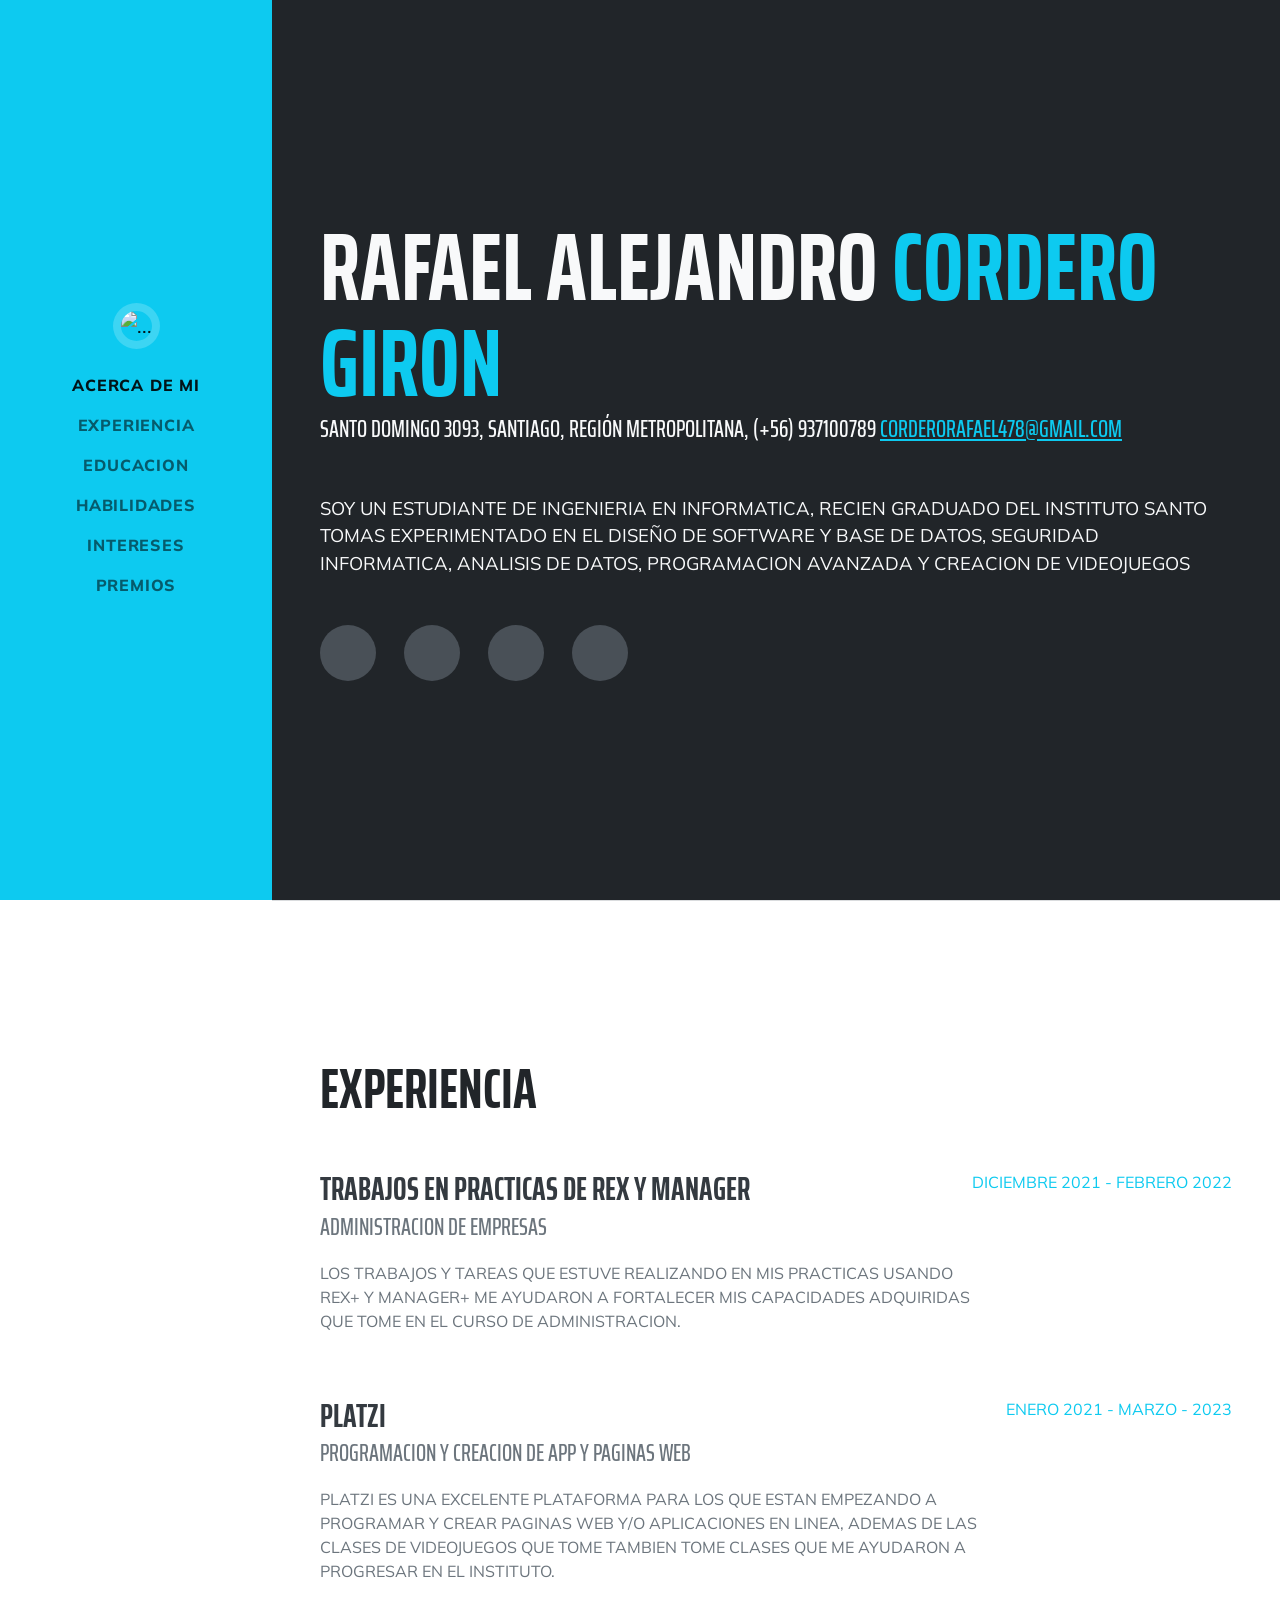
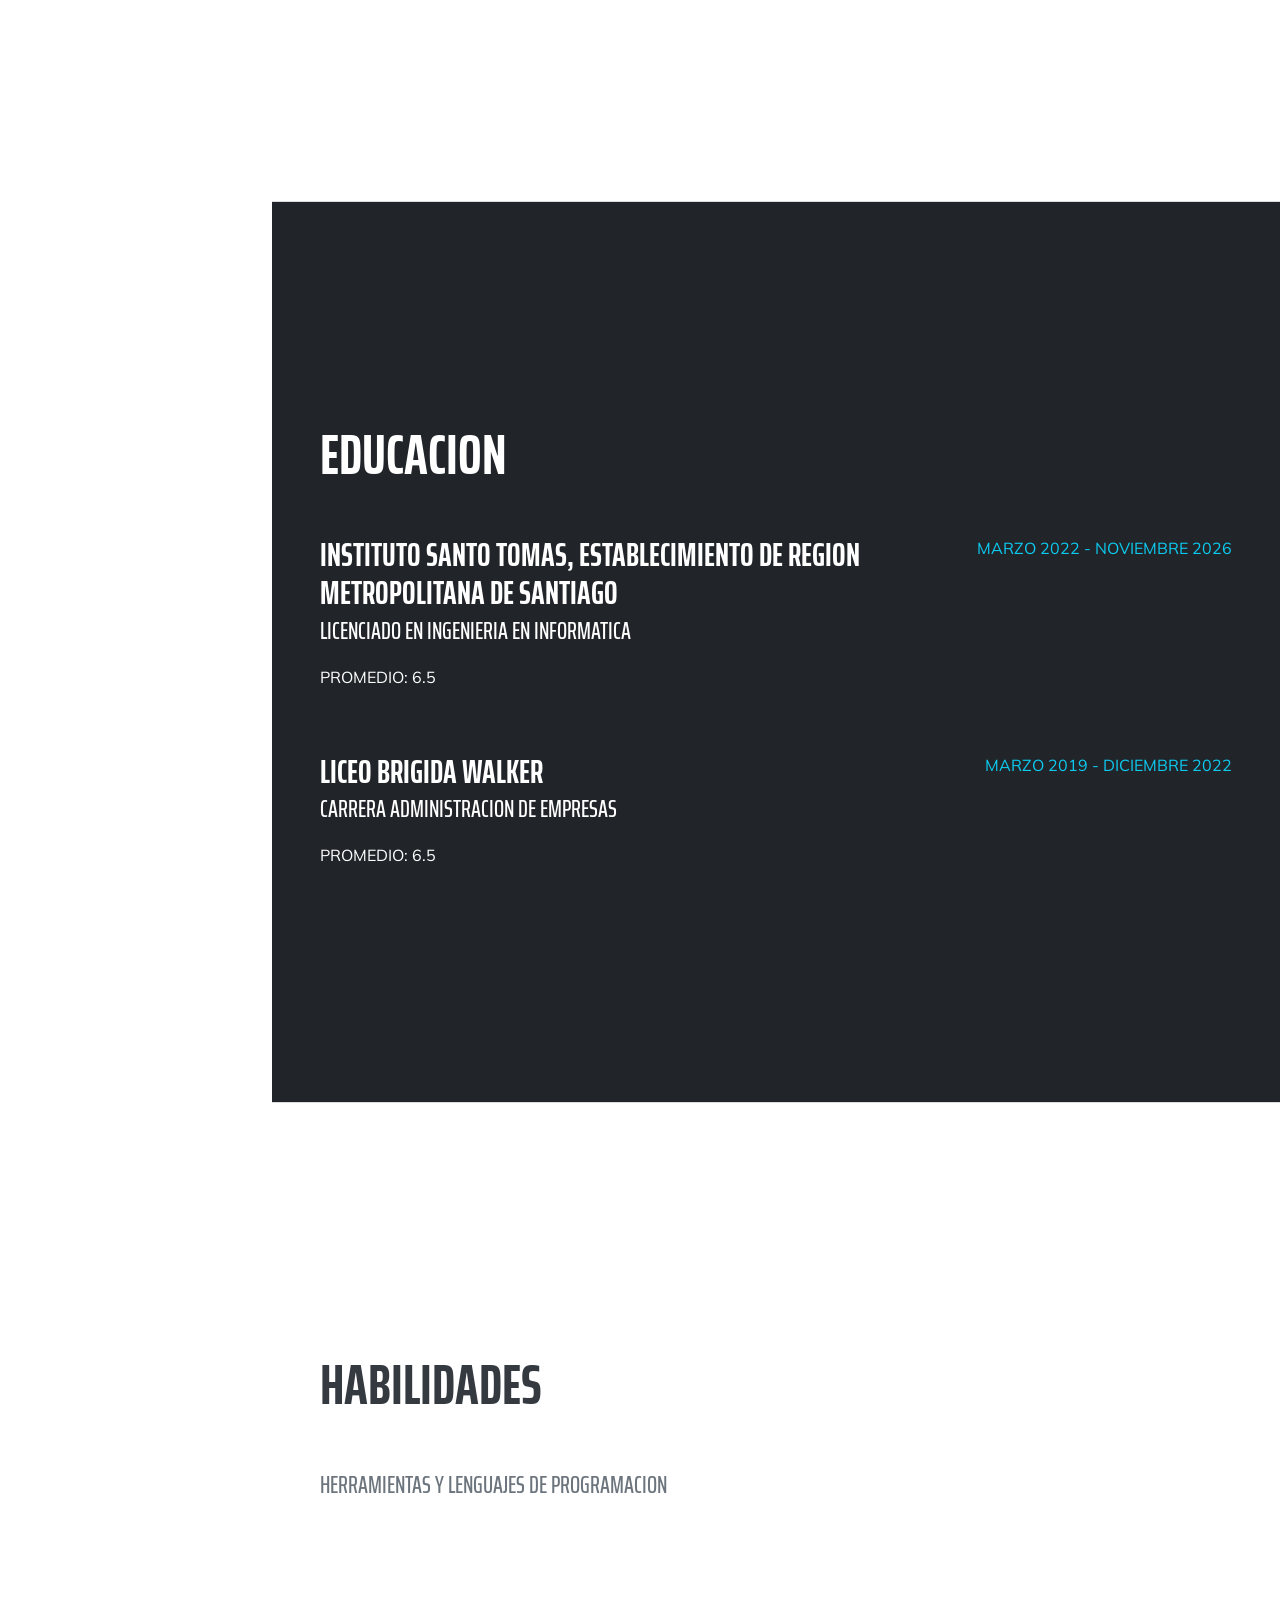
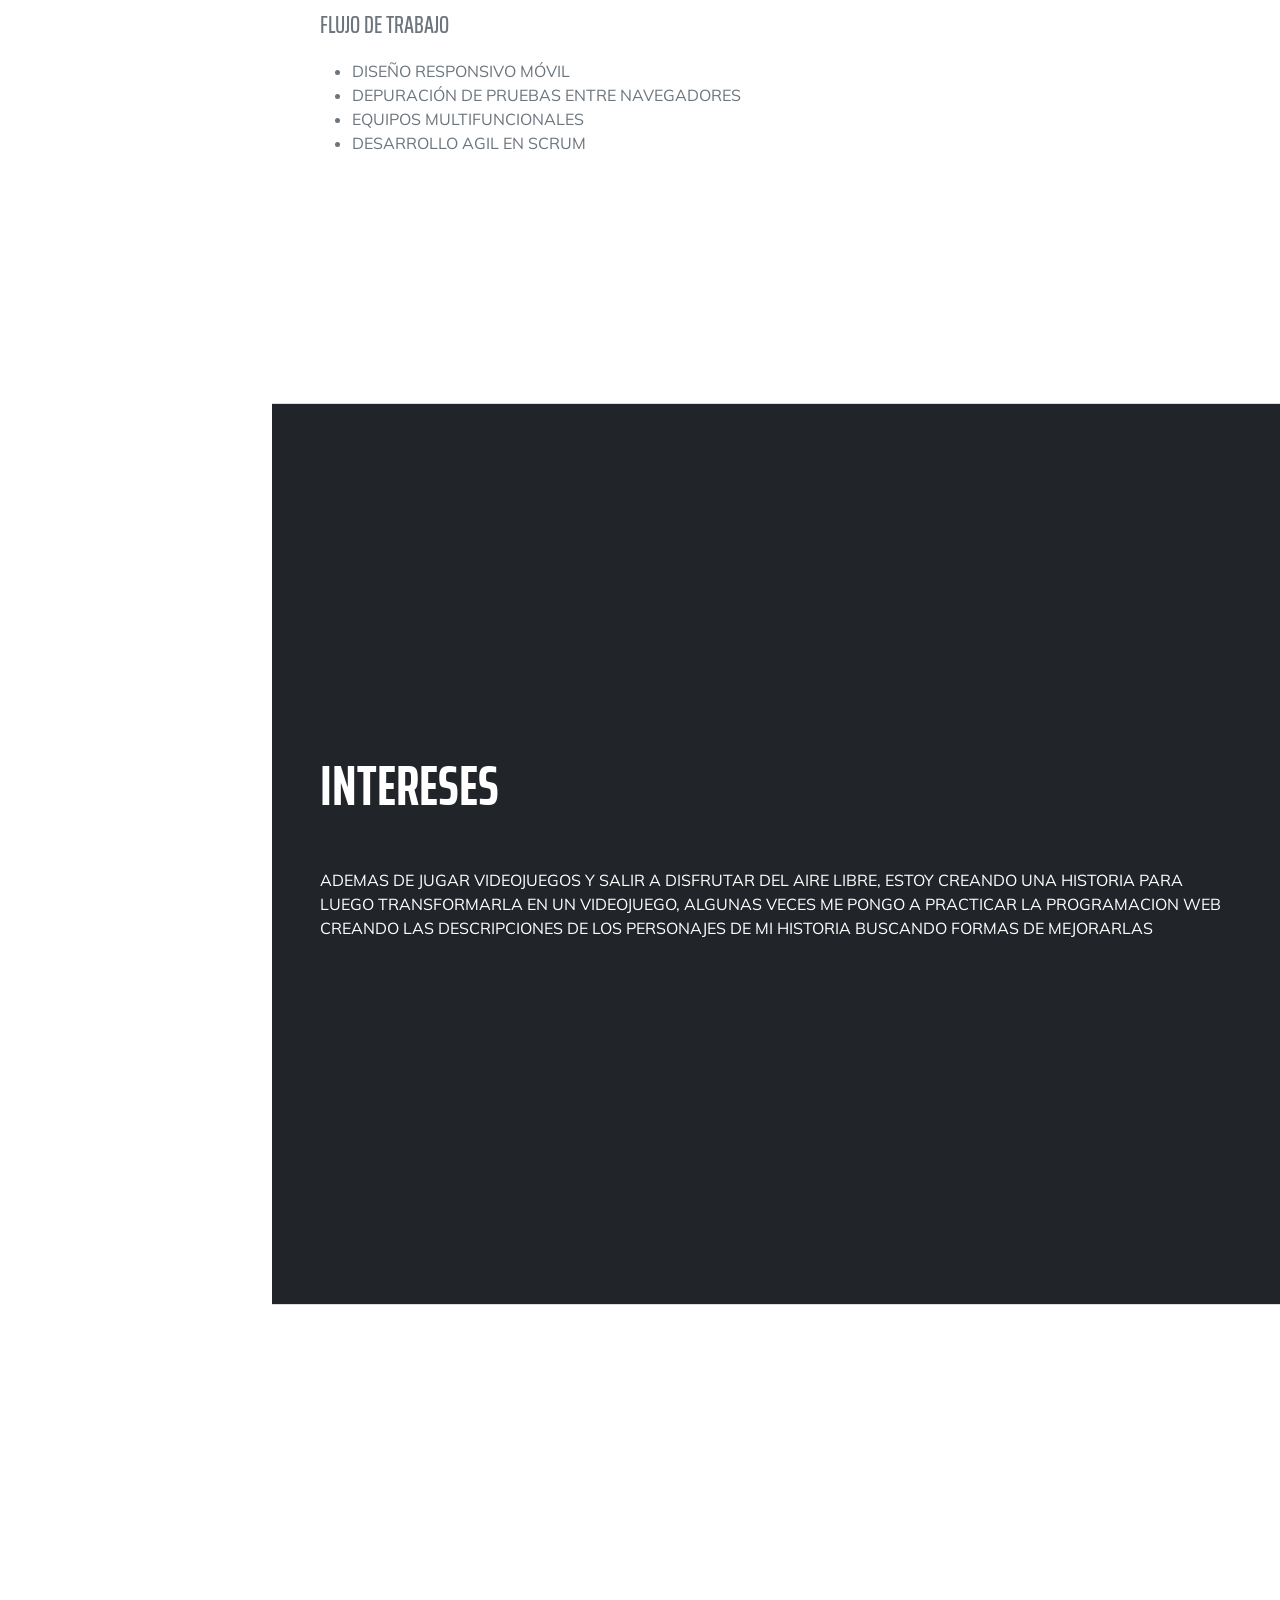
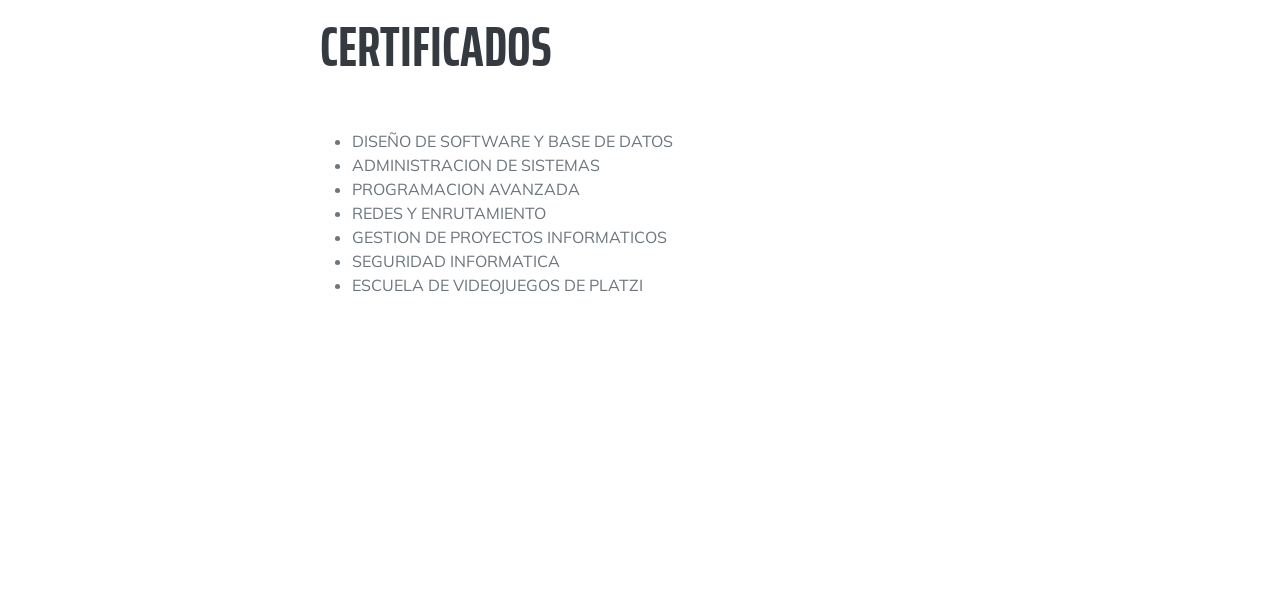
==== index.html @ 4db30661 "Modificacion" ====
<!DOCTYPE html>
<html lang="es">

<head>
  <meta charset="utf-8">
  <meta name="viewport" content="width=device-width, initial-scale=1, shrink-to-fit=no">
  <meta name="description" content="">
  <meta name="author" content="">
  <title>CURRICULUM DE TRABAJO</title>
  <link rel="icon" type="image/x-icon" href="assets/img/yoshi.ico">
  <!-- Font Awesome icons (free version)-->
  <script src="https://use.fontawesome.com/releases/v6.3.0/js/all.js" crossorigin="anonymous"></script>
  <!-- Google fonts-->
  <link href="https://fonts.googleapis.com/css?family=Saira+Extra+Condensed:500,700" rel="stylesheet" type="text/css">
  <link href="https://fonts.googleapis.com/css?family=Muli:400,400i,800,800i" rel="stylesheet" type="text/css">
  <!-- Core theme CSS (includes Bootstrap)-->
  <link href="css/styles.css" rel="stylesheet">
</head>

<body id="page-top" class="text-uppercase">
  <!-- Navigation-->
  <nav class="navbar navbar-expand-lg fixed-top navbar-light bg-info" id="sideNav">
    <a class="navbar-brand js-scroll-trigger" href="#page-top">
      <span class="d-block d-lg-none">RAFAEL ALEJANDRO CORDERO GIRON</span>
      <span class="d-none d-lg-block"><img class="img-fluid img-profile rounded-circle mx-auto mb-2" src="https://i.imgur.com/20D8UC5.jpg" alt="..."></span>
    </a>
    <button class="navbar-toggler" type="button" data-bs-toggle="collapse" data-bs-target="#navbarResponsive" aria-controls="navbarResponsive" aria-expanded="false" aria-label="Toggle navigation"><span class="navbar-toggler-icon"></span></button>
    <div class="collapse navbar-collapse" id="navbarResponsive">
      <ul class="navbar-nav">
        <li class="nav-item"><a class="nav-link js-scroll-trigger" href="#about">Acerca de Mi</a></li>
        <li class="nav-item"><a class="nav-link js-scroll-trigger" href="#experience">Experiencia</a></li>
        <li class="nav-item"><a class="nav-link js-scroll-trigger" href="#education">Educacion</a></li>
        <li class="nav-item"><a class="nav-link js-scroll-trigger" href="#skills">Habilidades</a></li>
        <li class="nav-item"><a class="nav-link js-scroll-trigger" href="#interests">Intereses</a></li>
        <li class="nav-item"><a class="nav-link js-scroll-trigger" href="#awards">Premios</a></li>
      </ul>
    </div>
  </nav>
  <!-- Page Content-->
  <div class="container-fluid p-0">
    <!-- About-->
    <section class="resume-section bg-dark" id="about">
      <div class="resume-section-content">
        <h1 class="mb-0 text-light"> RAFAEL ALEJANDRO <span class="text-info">CORDERO GIRON</span>
        </h1>
        <div class="subheading mb-5 text-light"> Santo Domingo 3093, Santiago, Región Metropolitana, (+56) 937100789 <a href="mailto:name@email.com" class="text-info">corderorafael478@gmail.com</a>
        </div>
        <p class="lead mb-5 text-light">Soy un Estudiante de Ingenieria en Informatica, recien graduado del Instituto Santo Tomas experimentado en el Diseño de Software y Base de Datos, Seguridad Informatica, Analisis de Datos, Programacion Avanzada y Creacion de Videojuegos</p>
        <div class="social-icons">
          <a class="social-icon" href="https://www.linkedin.com/in/rafael-cordero-0ab50b22a/"><i class="fab fa-linkedin-in"></i></a>
          <a class="social-icon" href="#!"><i class="fab fa-github"></i></a>
          <a class="social-icon" href="https://twitter.com/RafaelC61057208"><i class="fab fa-twitter"></i></a>
          <a class="social-icon" href="https://www.facebook.com/rafaelalejandro.corderogiron"><i class="fab fa-facebook-f"></i></a>
        </div>
      </div>
    </section>
    <hr class="m-0">
    <!-- Experience-->
    <section class="resume-section" id="experience">
      <div class="resume-section-content">
        <h2 class="mb-5 text-dark">Experiencia</h2>
        <div class="d-flex flex-column flex-md-row justify-content-between mb-5">
          <div class="flex-grow-1">
            <h3 class="mb-0">Trabajos en practicas de rex y manager</h3>
            <div class="subheading mb-3">Administracion de Empresas</div>
            <p>Los Trabajos y tareas que estuve realizando en mis practicas usando Rex+ y Manager+ me ayudaron a fortalecer mis capacidades adquiridas que tome en el curso de Administracion.</p>
          </div>
          <div class="flex-shrink-0"><span class="text-info">Diciembre 2021 - Febrero 2022</span></div>
        </div>
        <div class="d-flex flex-column flex-md-row justify-content-between mb-5">
          <div class="flex-grow-1">
            <h3 class="mb-0">Platzi</h3>
            <div class="subheading mb-3">Programacion y Creacion de APP y Paginas Web</div>
            <p>Platzi es una excelente plataforma para los que estan empezando a Programar y crear paginas web y/o aplicaciones en linea, ademas de las Clases de videojuegos que tome tambien tome clases que me ayudaron a progresar en el Instituto.</p>
          </div>
          <div class="flex-shrink-0"><span class="text-info">Enero 2021 - Marzo - 2023</span></div>
        </div>
      </div>
    </section>
    <hr class="m-0">
    <!-- Education-->
    <section class="resume-section bg-dark" id="education">
      <div class="resume-section-content">
        <h2 class="mb-5 text-white">Educacion</h2>
        <div class="d-flex flex-column flex-md-row justify-content-between mb-5">
          <div class="flex-grow-1">
            <h3 class="mb-0 text-white">Instituto Santo Tomas, Establecimiento de Region Metropolitana de Santiago</h3>
            <div class="subheading mb-3 text-white">Licenciado en Ingenieria en Informatica</div>
            <p class="text-white">Promedio: 6.5</p>
          </div>
          <div class="flex-shrink-0"><span class="text-info">Marzo 2022 - Noviembre 2026</span></div>
        </div>
        <div class="d-flex flex-column flex-md-row justify-content-between">
          <div class="flex-grow-1">
            <h3 class="mb-0 text-white">Liceo Brigida Walker</h3>
            <div class="subheading mb-3 text-white">Carrera Administracion de Empresas</div>
            <p class="text-white">Promedio: 6.5</p>
          </div>
          <div class="flex-shrink-0"><span class="text-info">Marzo 2019 - Diciembre 2022</span></div>
        </div>
      </div>
    </section>
    <hr class="m-0">
    <!-- Skills-->
    <section class="resume-section" id="skills">
      <div class="resume-section-content">
        <h2 class="mb-5">Habilidades</h2>
        <div class="subheading mb-3">Herramientas y Lenguajes de Programacion</div>
        <ul class="list-inline dev-icons">
          <li class="list-inline-item"><i class="fab fa-html5"></i></li>
          <li class="list-inline-item"><i class="fab fa-css3-alt"></i></li>
          <li class="list-inline-item"><i class="fab fa-js-square"></i></li>
          <li class="list-inline-item"><i class="fab fa-angular"></i></li>
          <li class="list-inline-item"><i class="fab fa-react"></i></li>
          <li class="list-inline-item"><i class="fab fa-node-js"></i></li>
        </ul>
        <div class="subheading mb-3">Flujo de Trabajo</div>
        <ul class="fa-ul mb-0">
          <li>
            <span class="fa-li"><i class="fas fa-check"></i></span> Diseño Responsivo Móvil </li>
          <li>
            <span class="fa-li"><i class="fas fa-check"></i></span> Depuración de Pruebas entre Navegadores </li>
          <li>
            <span class="fa-li"><i class="fas fa-check"></i></span> Equipos Multifuncionales </li>
          <li>
            <span class="fa-li"><i class="fas fa-check"></i></span> Desarrollo Agil en Scrum </li>
        </ul>
      </div>
    </section>
    <hr class="m-0">
    <!-- Interests-->
    <section class="resume-section bg-dark" id="interests">
      <div class="resume-section-content">
        <h2 class="mb-5 text-white">Intereses</h2>
        <p class="text-white">Ademas de jugar videojuegos y salir a disfrutar del aire libre, estoy creando una historia para luego transformarla en un Videojuego, algunas veces me pongo a practicar la programacion web creando las descripciones de los personajes de mi historia buscando formas de mejorarlas</p>
      </div>
    </section>
    <hr class="m-0">
    <!-- Awards-->
    <section class="resume-section" id="awards">
      <div class="resume-section-content">
        <h2 class="mb-5">Certificados</h2>
        <ul class="fa-ul mb-0">
          <li>
            <span class="fa-li"><i class="fas fa-trophy text-warning"></i></span> Diseño de Software y Base de Datos </li>
          <li>
            <span class="fa-li"><i class="fas fa-trophy text-warning"></i></span> Administracion de Sistemas </li>
          <li>
            <span class="fa-li"><i class="fas fa-trophy text-warning"></i></span> Programacion Avanzada </li>
          <li>
            <span class="fa-li"><i class="fas fa-trophy text-warning"></i></span> Redes y Enrutamiento </li>
          <li>
            <span class="fa-li"><i class="fas fa-trophy text-warning"></i></span> Gestion de Proyectos Informaticos </li>
          <li>
            <span class="fa-li"><i class="fas fa-trophy text-warning"></i></span> Seguridad Informatica </li>
          <li>
            <span class="fa-li"><i class="fas fa-trophy text-warning"></i></span> Escuela de videojuegos de Platzi </li>
        </ul>
      </div>
    </section>
  </div>
  <!-- Bootstrap core JS-->
  <script src="https://cdn.jsdelivr.net/npm/bootstrap@5.2.3/dist/js/bootstrap.bundle.min.js"></script>
  <!-- Core theme JS-->
  <script src="js/scripts.js"></script>
</body>

</html>
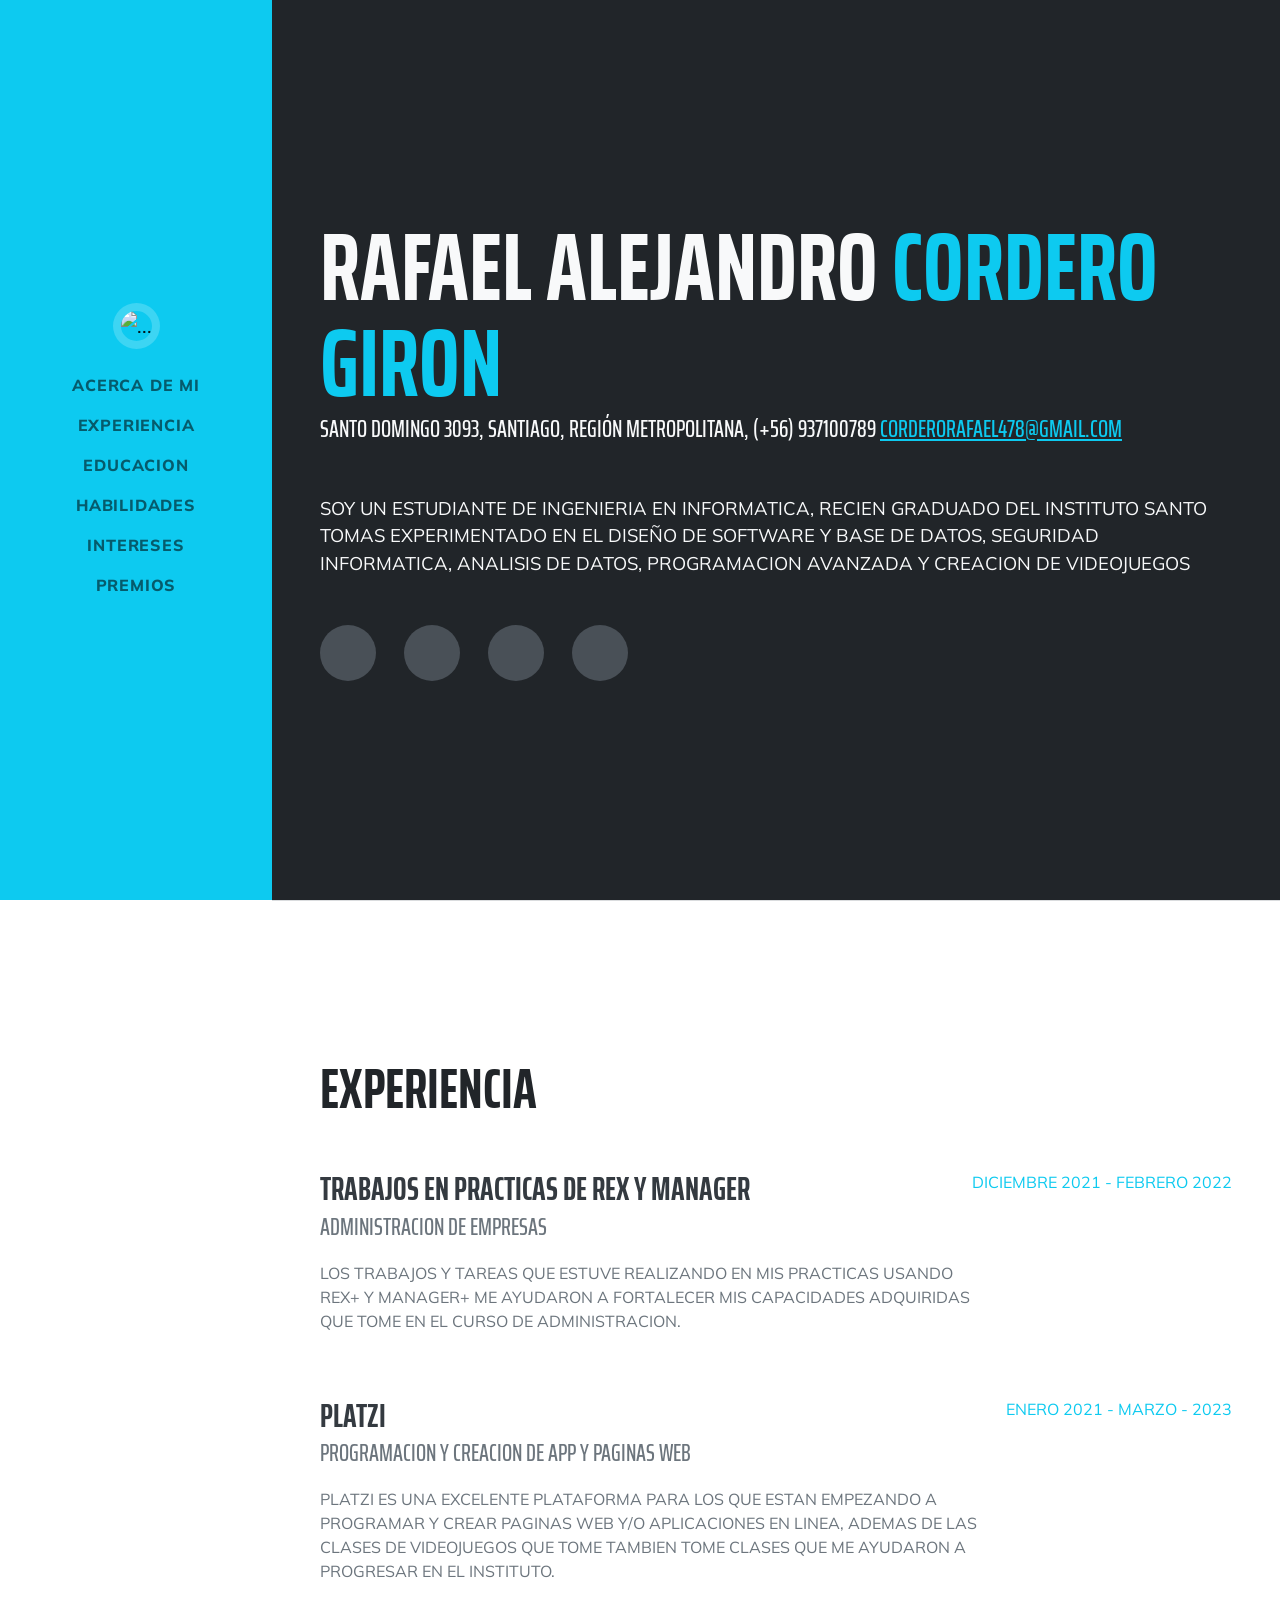
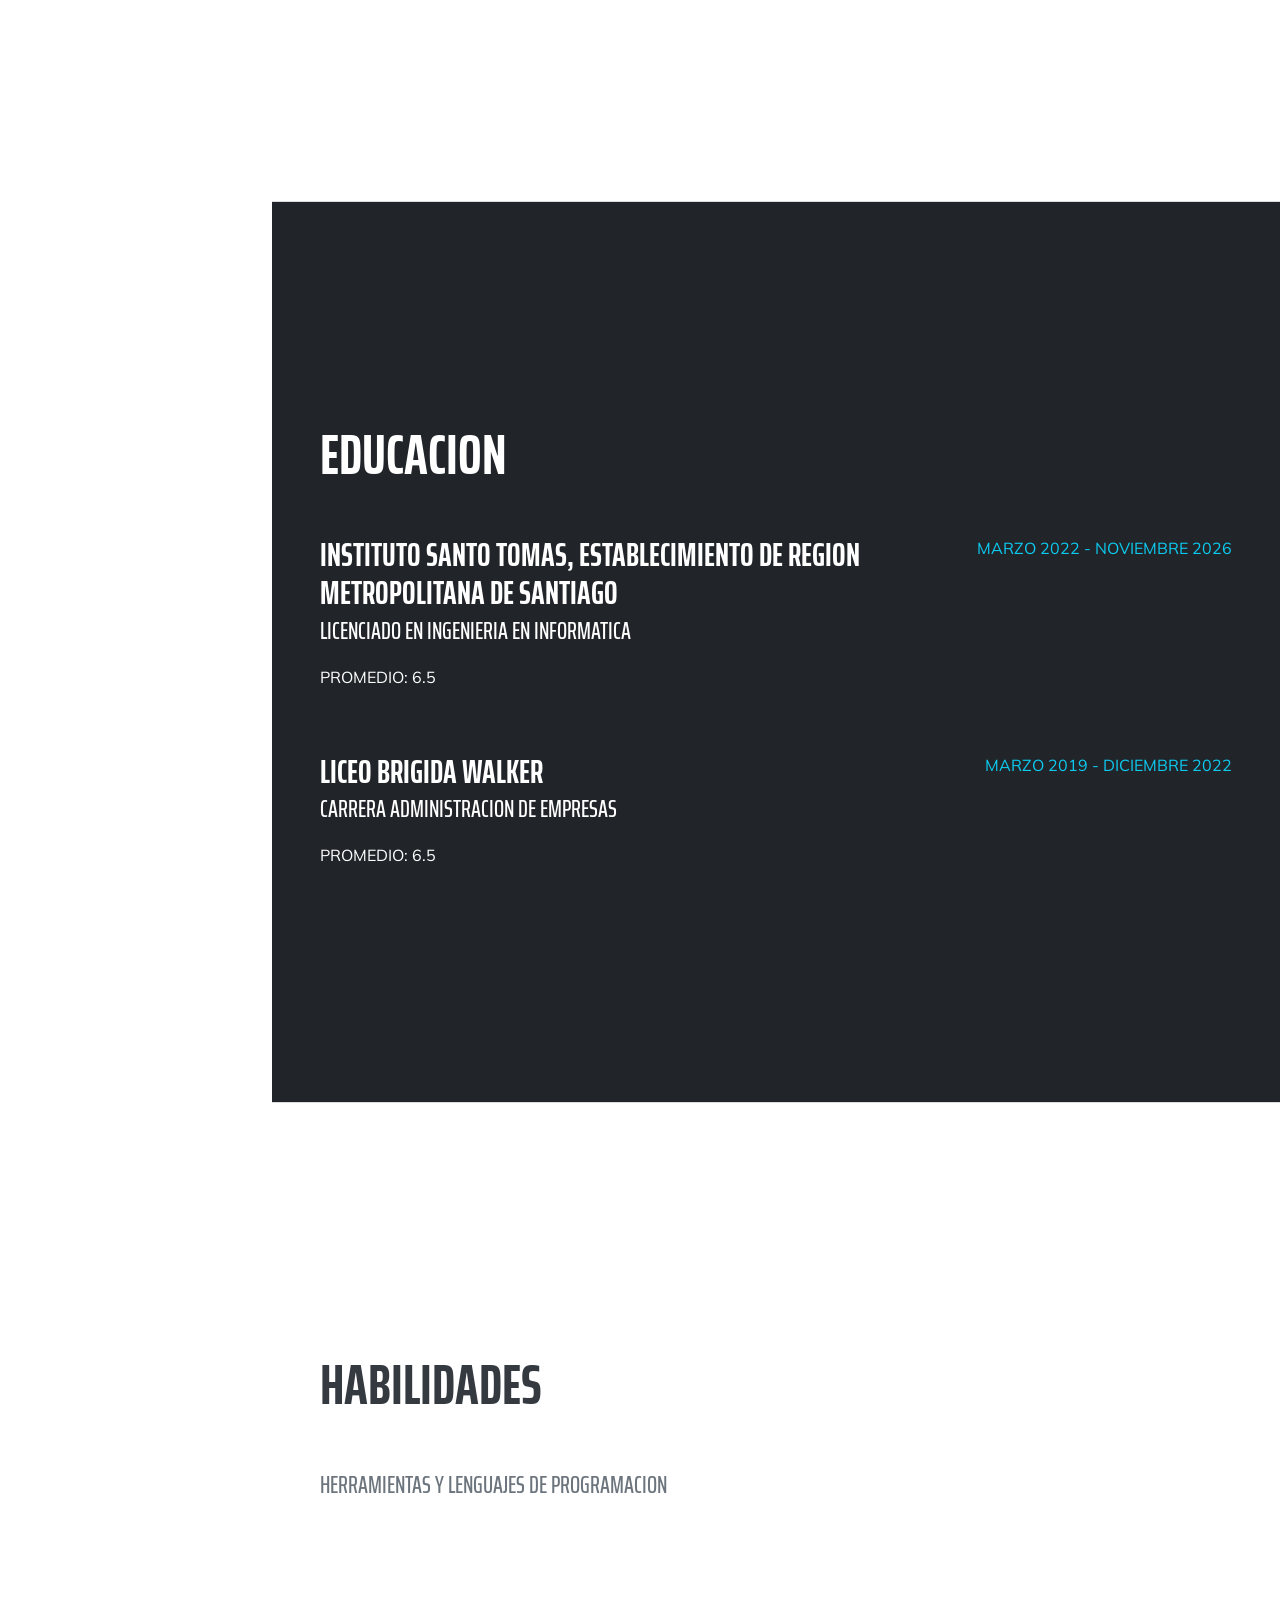
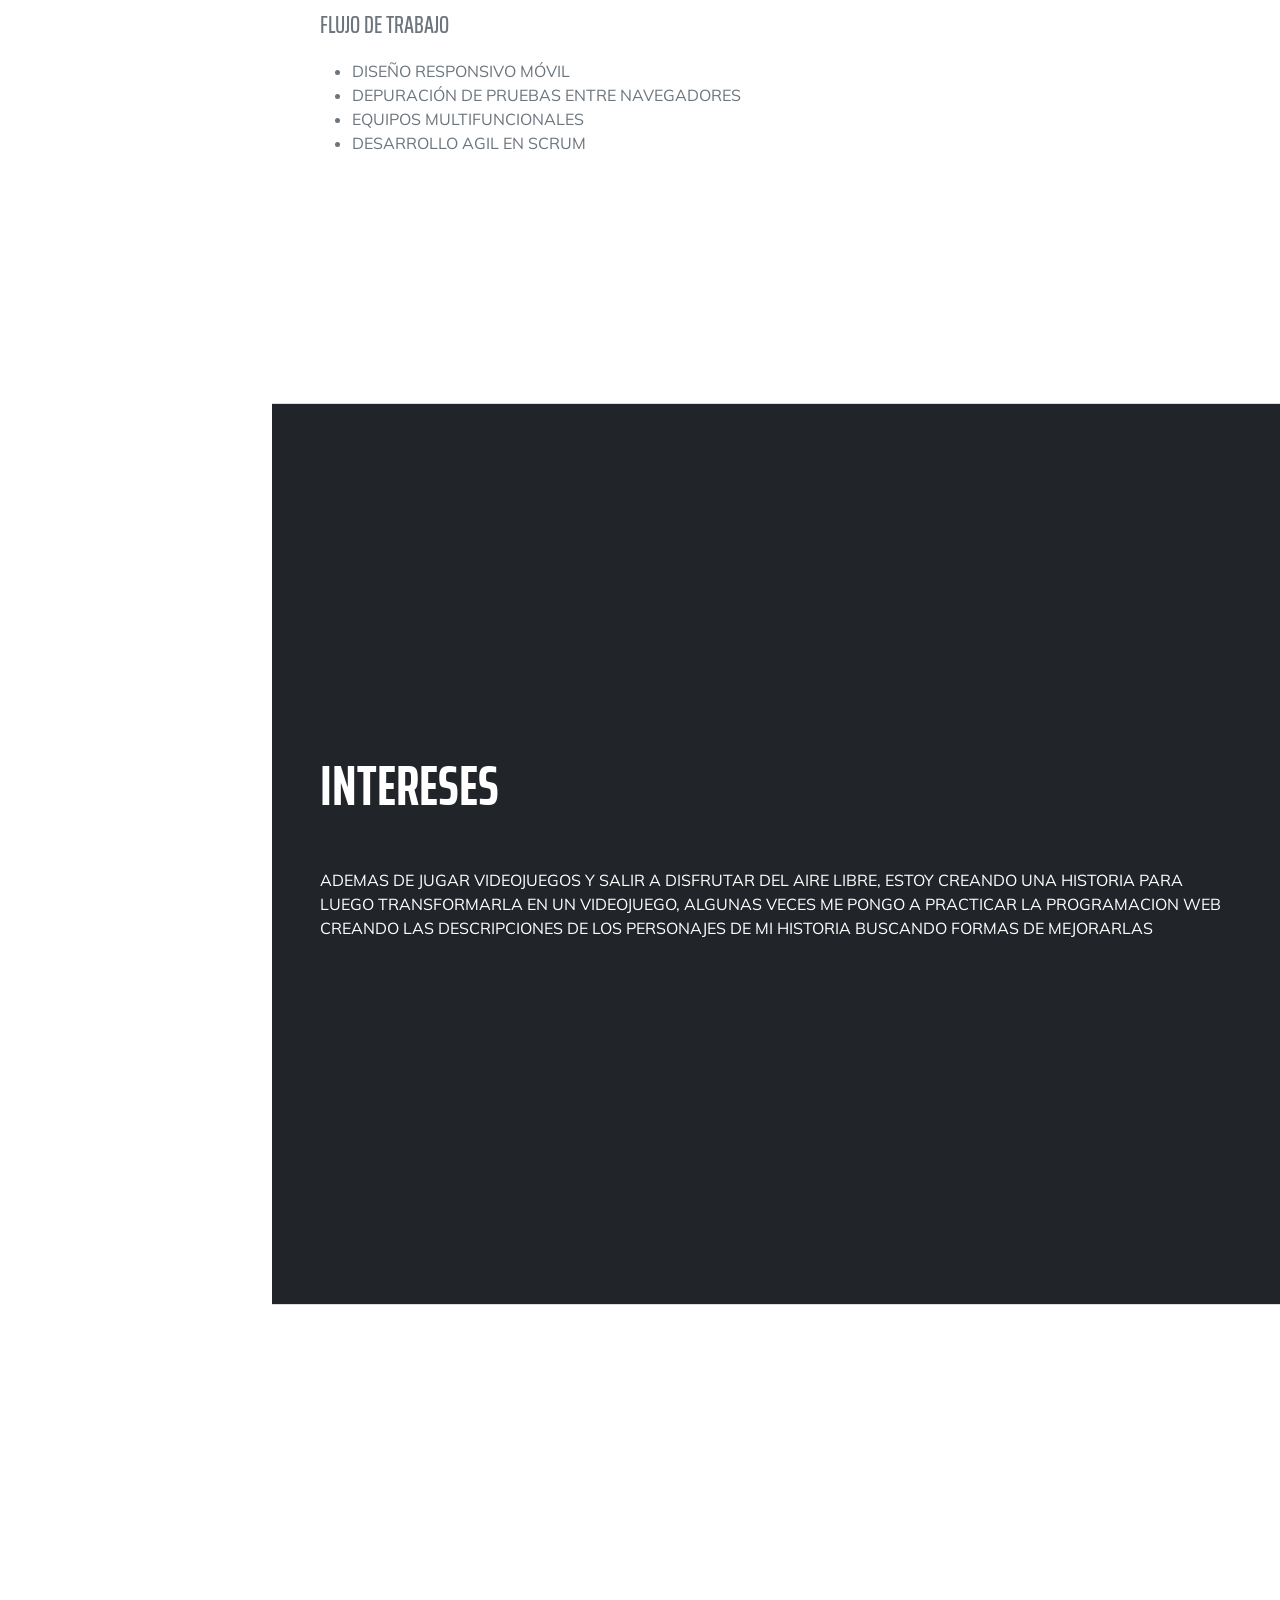
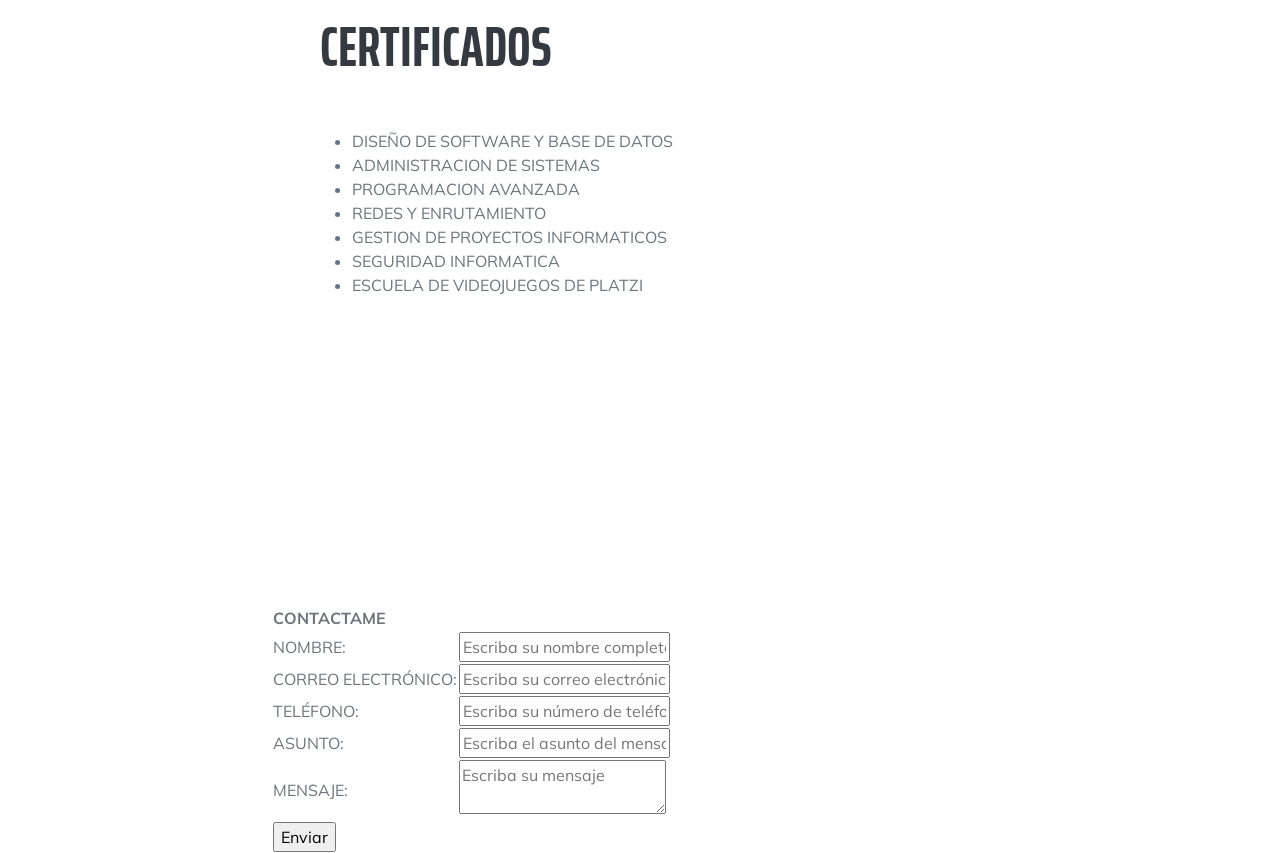
==== commit 53de1328: "Update index.html" ====
--- a/index.html
+++ b/index.html
@@ -18,7 +18,6 @@
 </head>
 
 <body id="page-top" class="text-uppercase">
-  <!-- Navigation-->
   <nav class="navbar navbar-expand-lg fixed-top navbar-light bg-info" id="sideNav">
     <a class="navbar-brand js-scroll-trigger" href="#page-top">
       <span class="d-block d-lg-none">RAFAEL ALEJANDRO CORDERO GIRON</span>
@@ -36,9 +35,7 @@
       </ul>
     </div>
   </nav>
-  <!-- Page Content-->
   <div class="container-fluid p-0">
-    <!-- About-->
     <section class="resume-section bg-dark" id="about">
       <div class="resume-section-content">
         <h1 class="mb-0 text-light"> RAFAEL ALEJANDRO <span class="text-info">CORDERO GIRON</span>
@@ -55,7 +52,6 @@
       </div>
     </section>
     <hr class="m-0">
-    <!-- Experience-->
     <section class="resume-section" id="experience">
       <div class="resume-section-content">
         <h2 class="mb-5 text-dark">Experiencia</h2>
@@ -78,7 +74,6 @@
       </div>
     </section>
     <hr class="m-0">
-    <!-- Education-->
     <section class="resume-section bg-dark" id="education">
       <div class="resume-section-content">
         <h2 class="mb-5 text-white">Educacion</h2>
@@ -101,7 +96,6 @@
       </div>
     </section>
     <hr class="m-0">
-    <!-- Skills-->
     <section class="resume-section" id="skills">
       <div class="resume-section-content">
         <h2 class="mb-5">Habilidades</h2>
@@ -128,7 +122,6 @@
       </div>
     </section>
     <hr class="m-0">
-    <!-- Interests-->
     <section class="resume-section bg-dark" id="interests">
       <div class="resume-section-content">
         <h2 class="mb-5 text-white">Intereses</h2>
@@ -136,7 +129,6 @@
       </div>
     </section>
     <hr class="m-0">
-    <!-- Awards-->
     <section class="resume-section" id="awards">
       <div class="resume-section-content">
         <h2 class="mb-5">Certificados</h2>
@@ -159,10 +151,35 @@
       </div>
     </section>
   </div>
-  <!-- Bootstrap core JS-->
-  <script src="https://cdn.jsdelivr.net/npm/bootstrap@5.2.3/dist/js/bootstrap.bundle.min.js"></script>
-  <!-- Core theme JS-->
+  <table>
+		<tr>
+			<th colspan="2">CONTACTAME</th>
+		</tr>
+		<tr>
+			<td>Nombre:</td>
+			<td><input type="text" name="nombre" placeholder="Escriba su nombre completo"></td>
+		</tr>
+		<tr>
+			<td>Correo Electrónico:</td>
+			<td><input type="text" name="email" placeholder="Escriba su correo electrónico"></td>
+		</tr>
+		<tr>
+			<td>Teléfono:</td>
+			<td><input type="text" name="telefono" placeholder="Escriba su número de teléfono"></td>
+		</tr>
+		<tr>
+			<td>Asunto:</td>
+			<td><input type="text" name="asunto" placeholder="Escriba el asunto del mensaje"></td>
+		</tr>
+		<tr>
+			<td>Mensaje:</td>
+			<td><textarea name="mensaje" placeholder="Escriba su mensaje"></textarea></td>
+		</tr>
+		<tr>
+			<td colspan="2"><input type="submit" value="Enviar"></td>
+		</tr>
+	</table>
   <script src="js/scripts.js"></script>
 </body>
 
-</html>+</html>
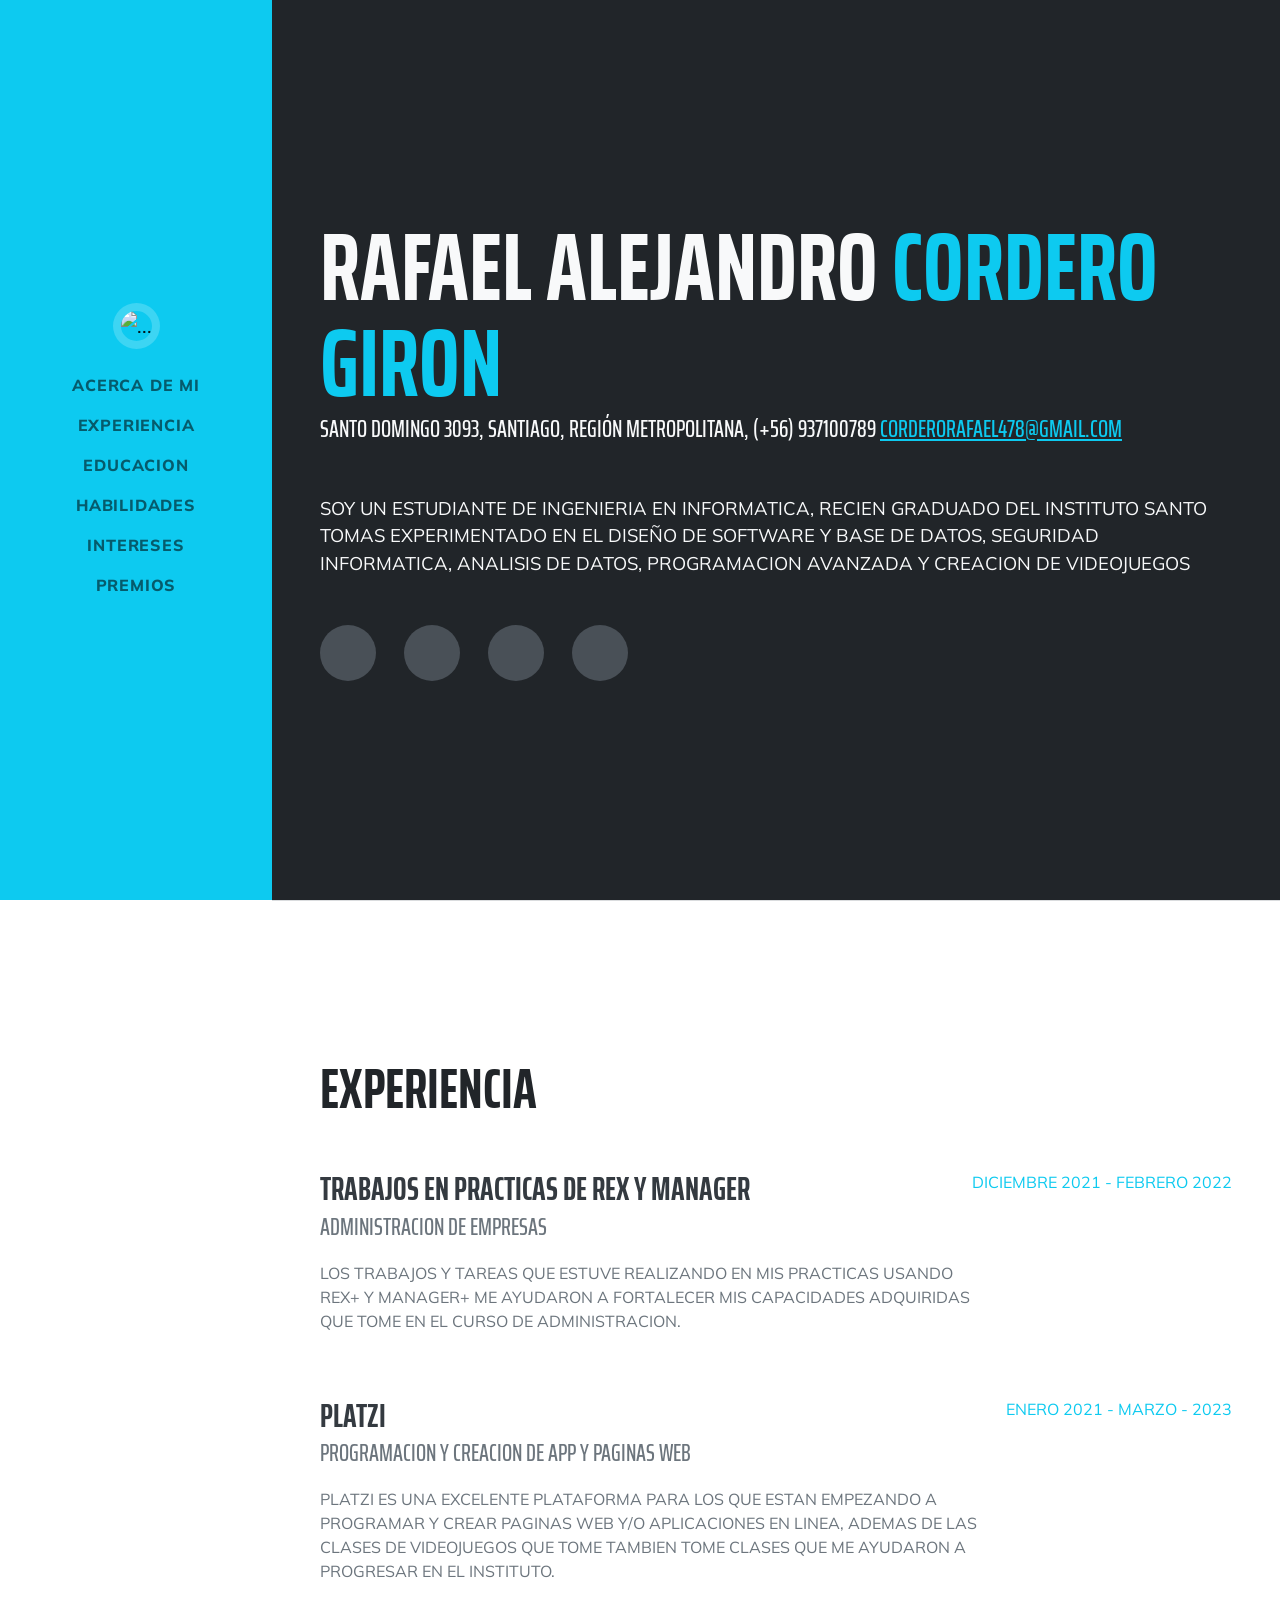
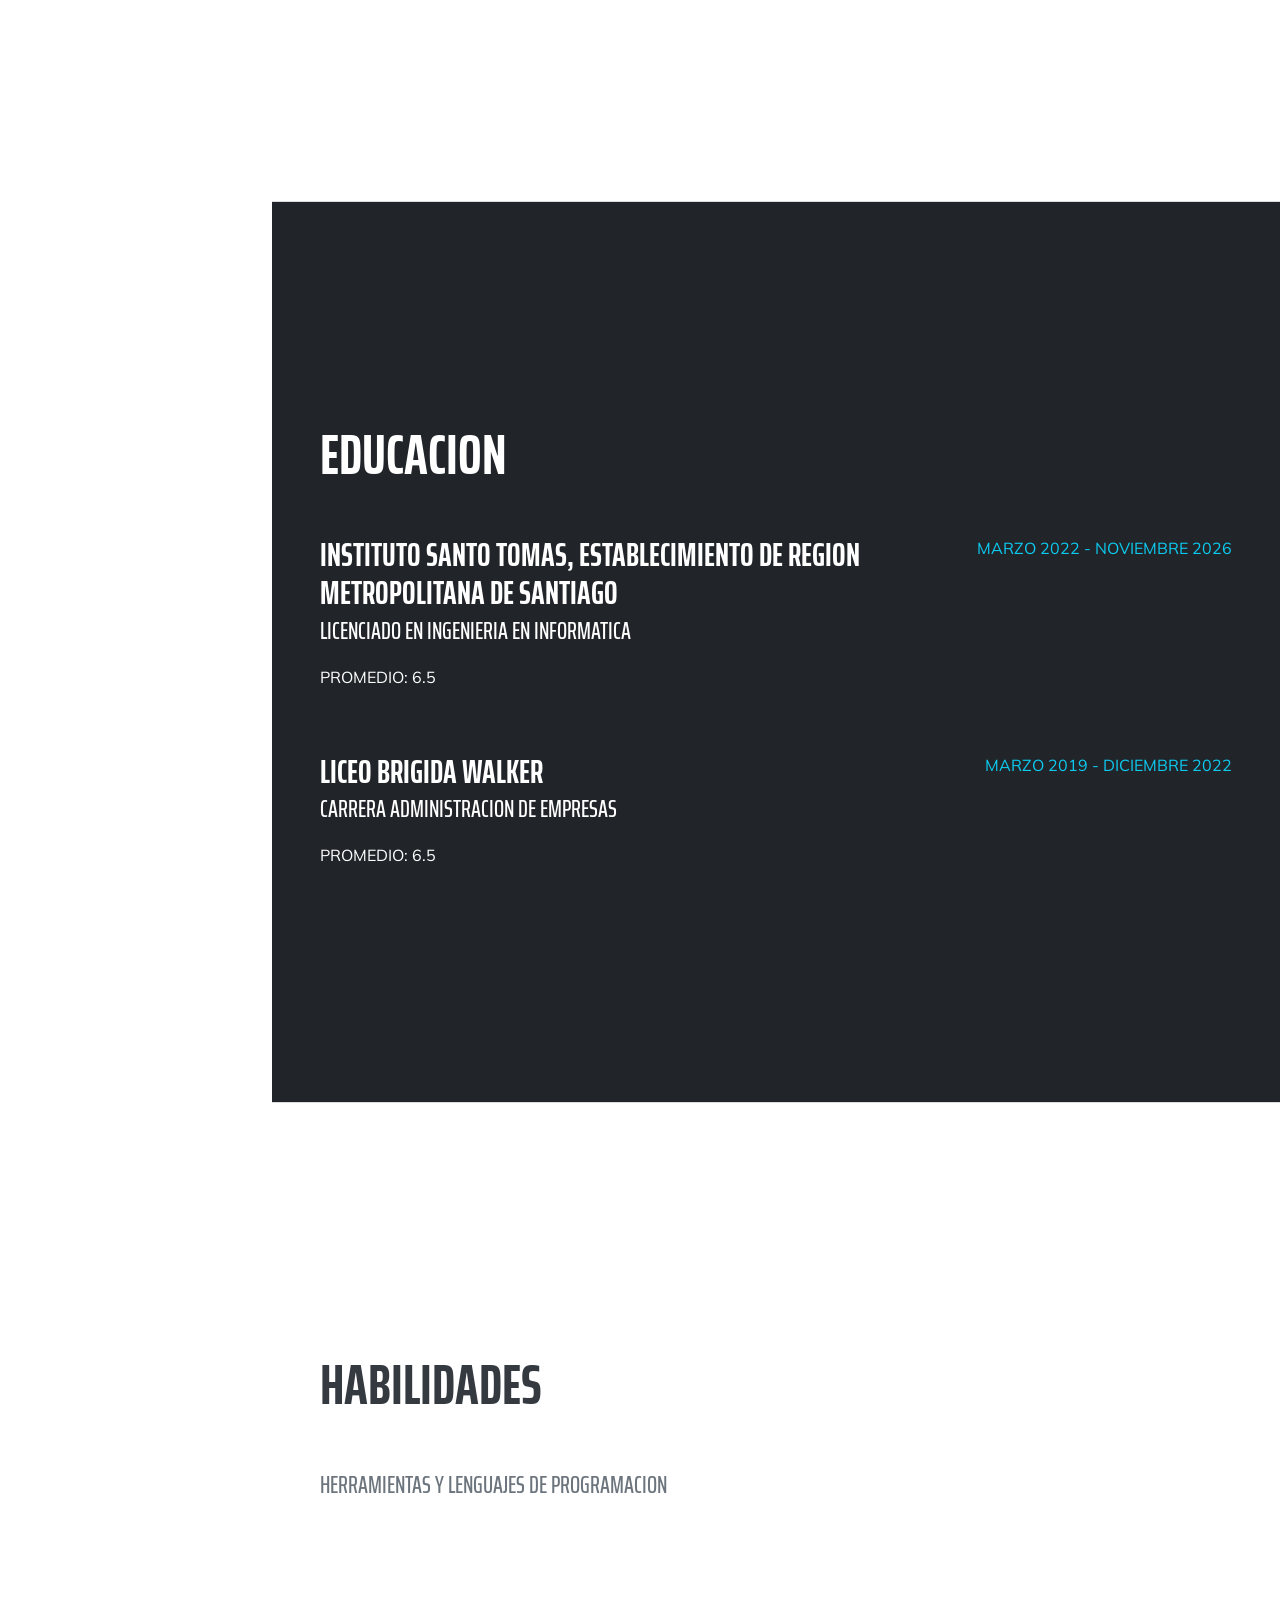
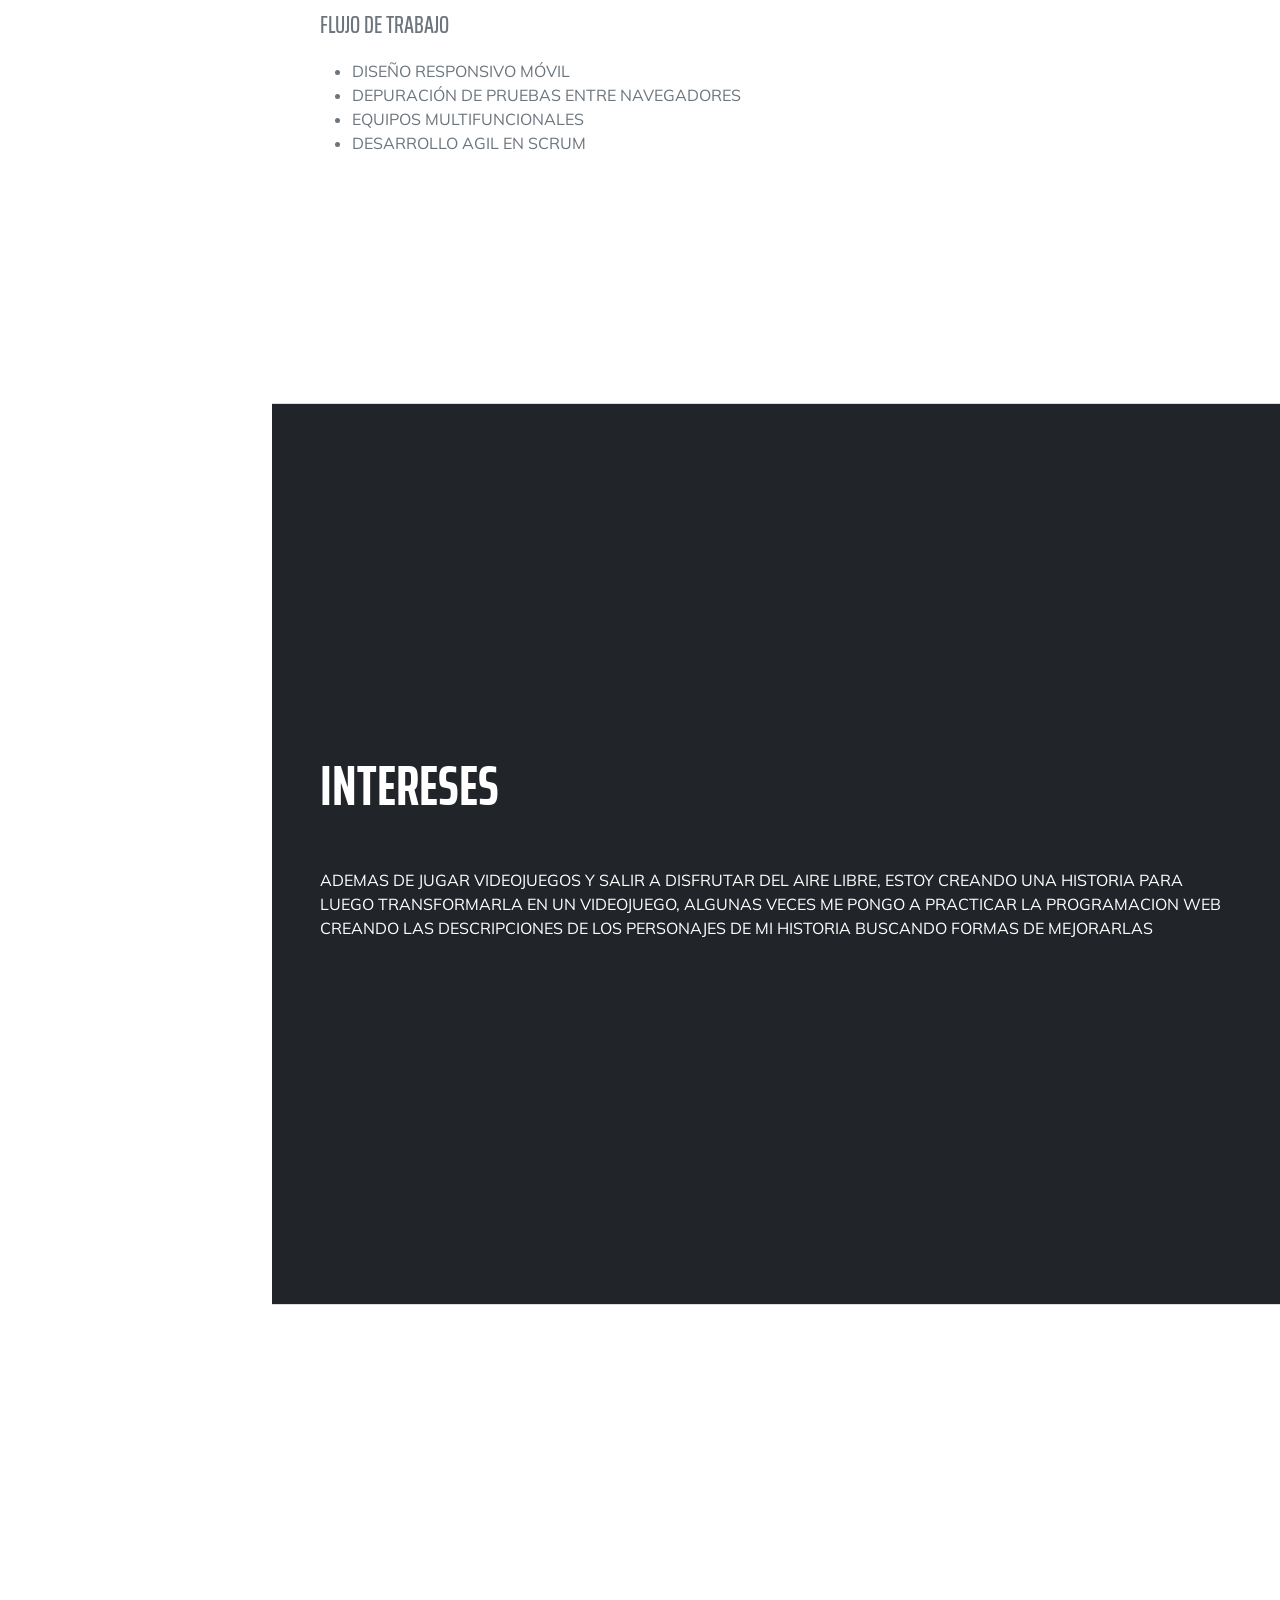
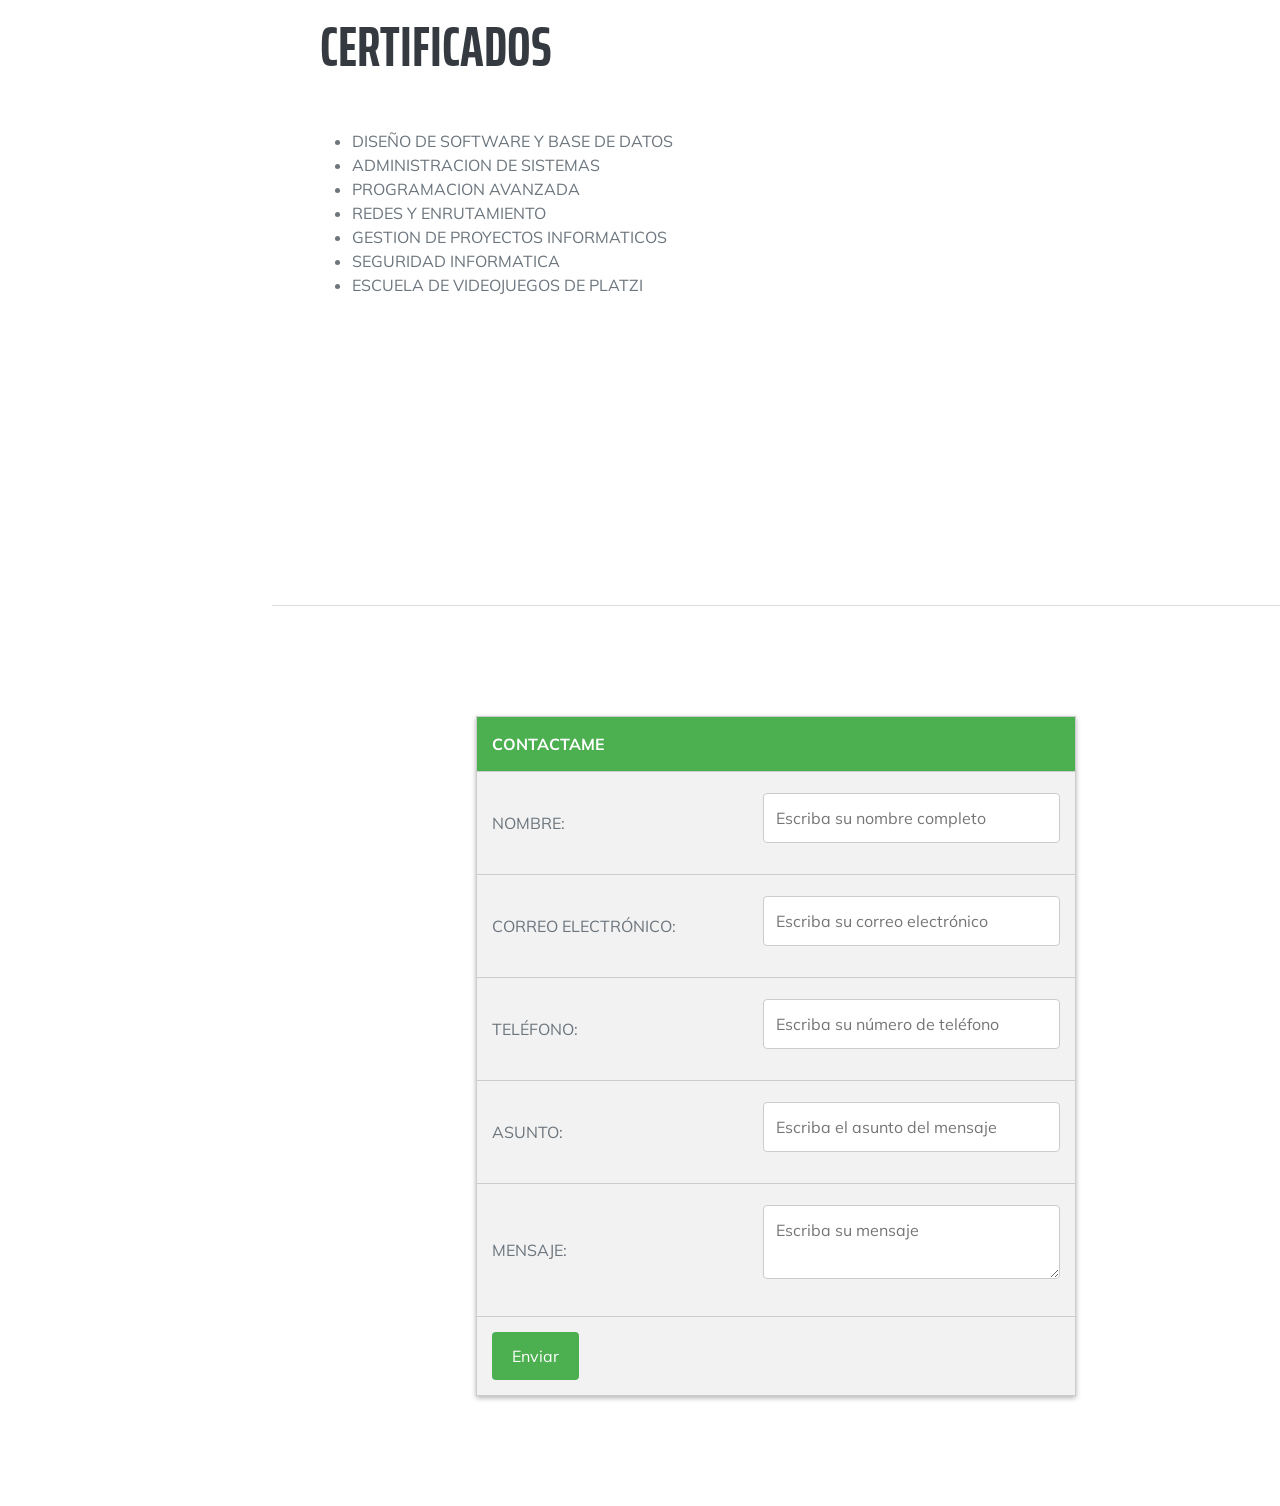
==== commit bbe59d1a: "Update index.html" ====
--- a/index.html
+++ b/index.html
@@ -151,7 +151,10 @@
       </div>
     </section>
   </div>
-  <table>
+  <hr class="m-0">
+  <section class="resume-section" id="contact">
+      <div class="resume-section-content">
+	      <table>
 		<tr>
 			<th colspan="2">CONTACTAME</th>
 		</tr>
@@ -179,6 +182,8 @@
 			<td colspan="2"><input type="submit" value="Enviar"></td>
 		</tr>
 	</table>
+    </section>
+  </div>
   <script src="js/scripts.js"></script>
 </body>
 
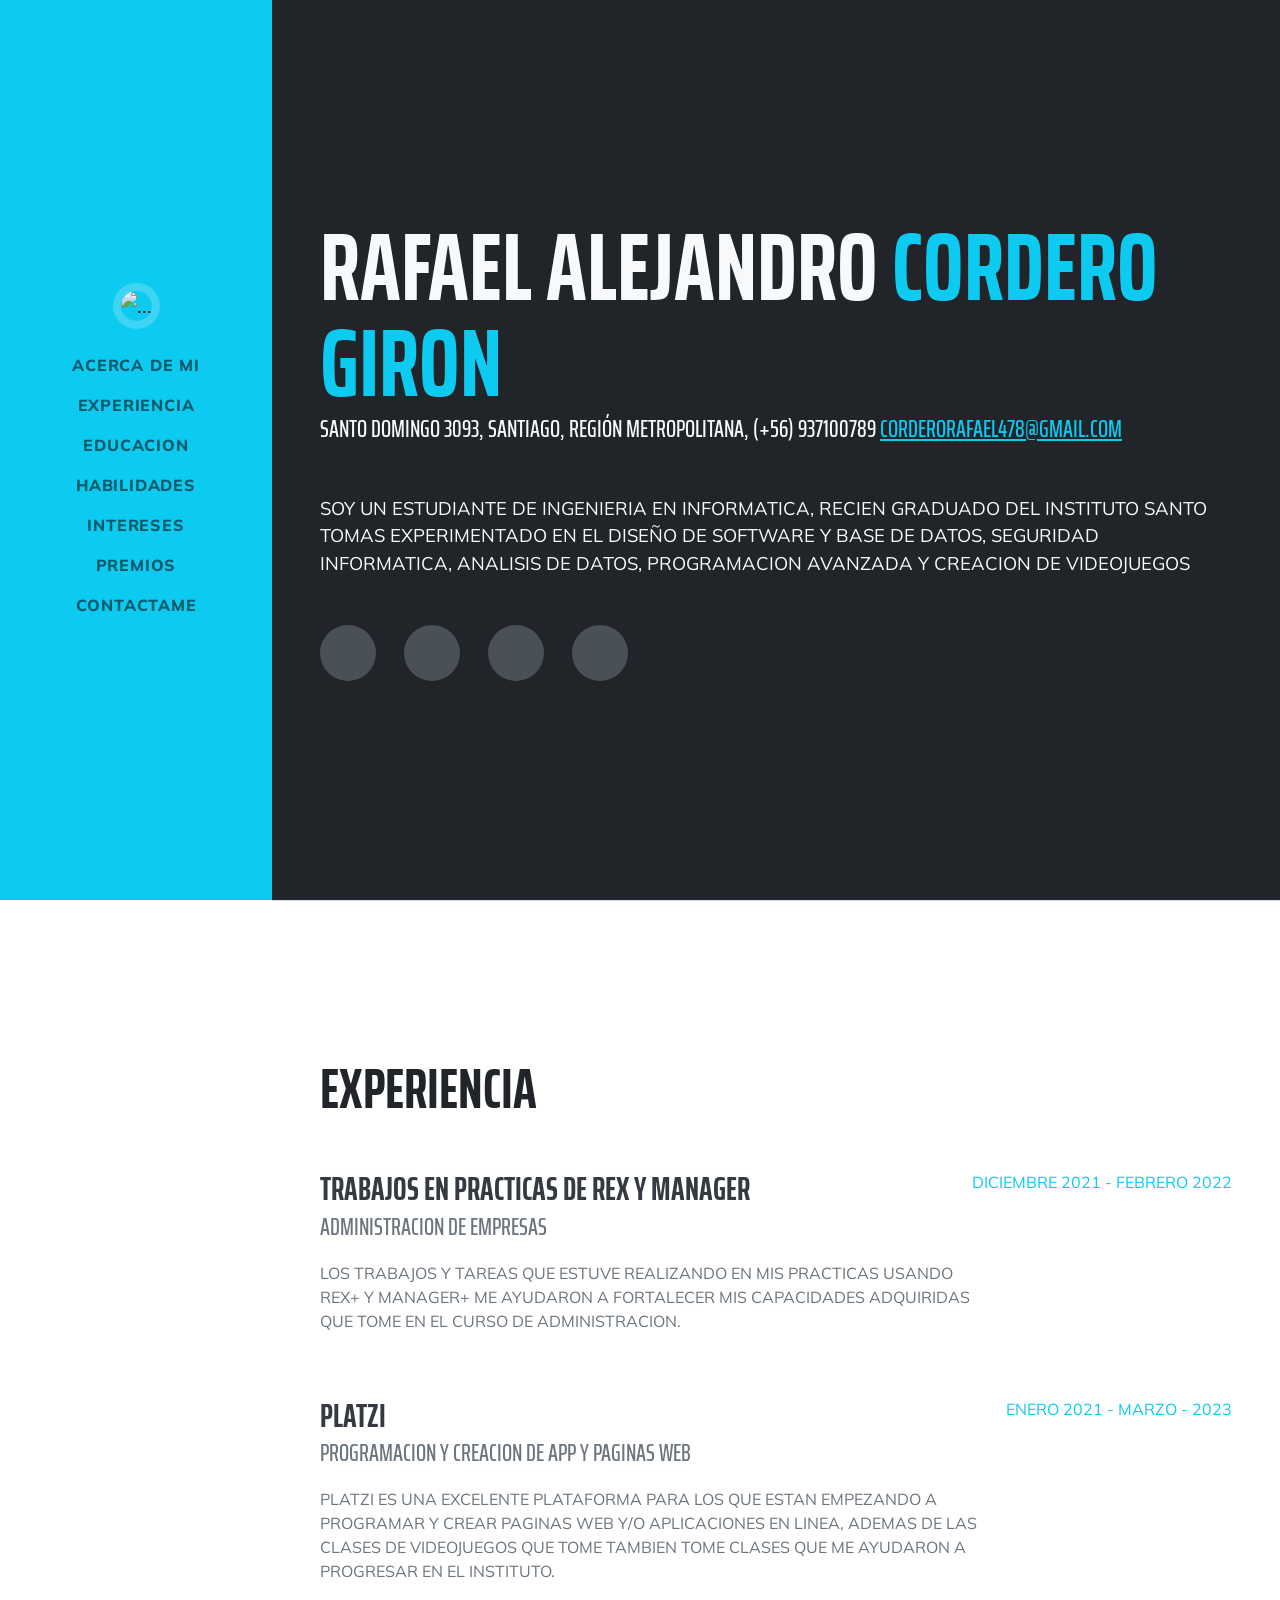
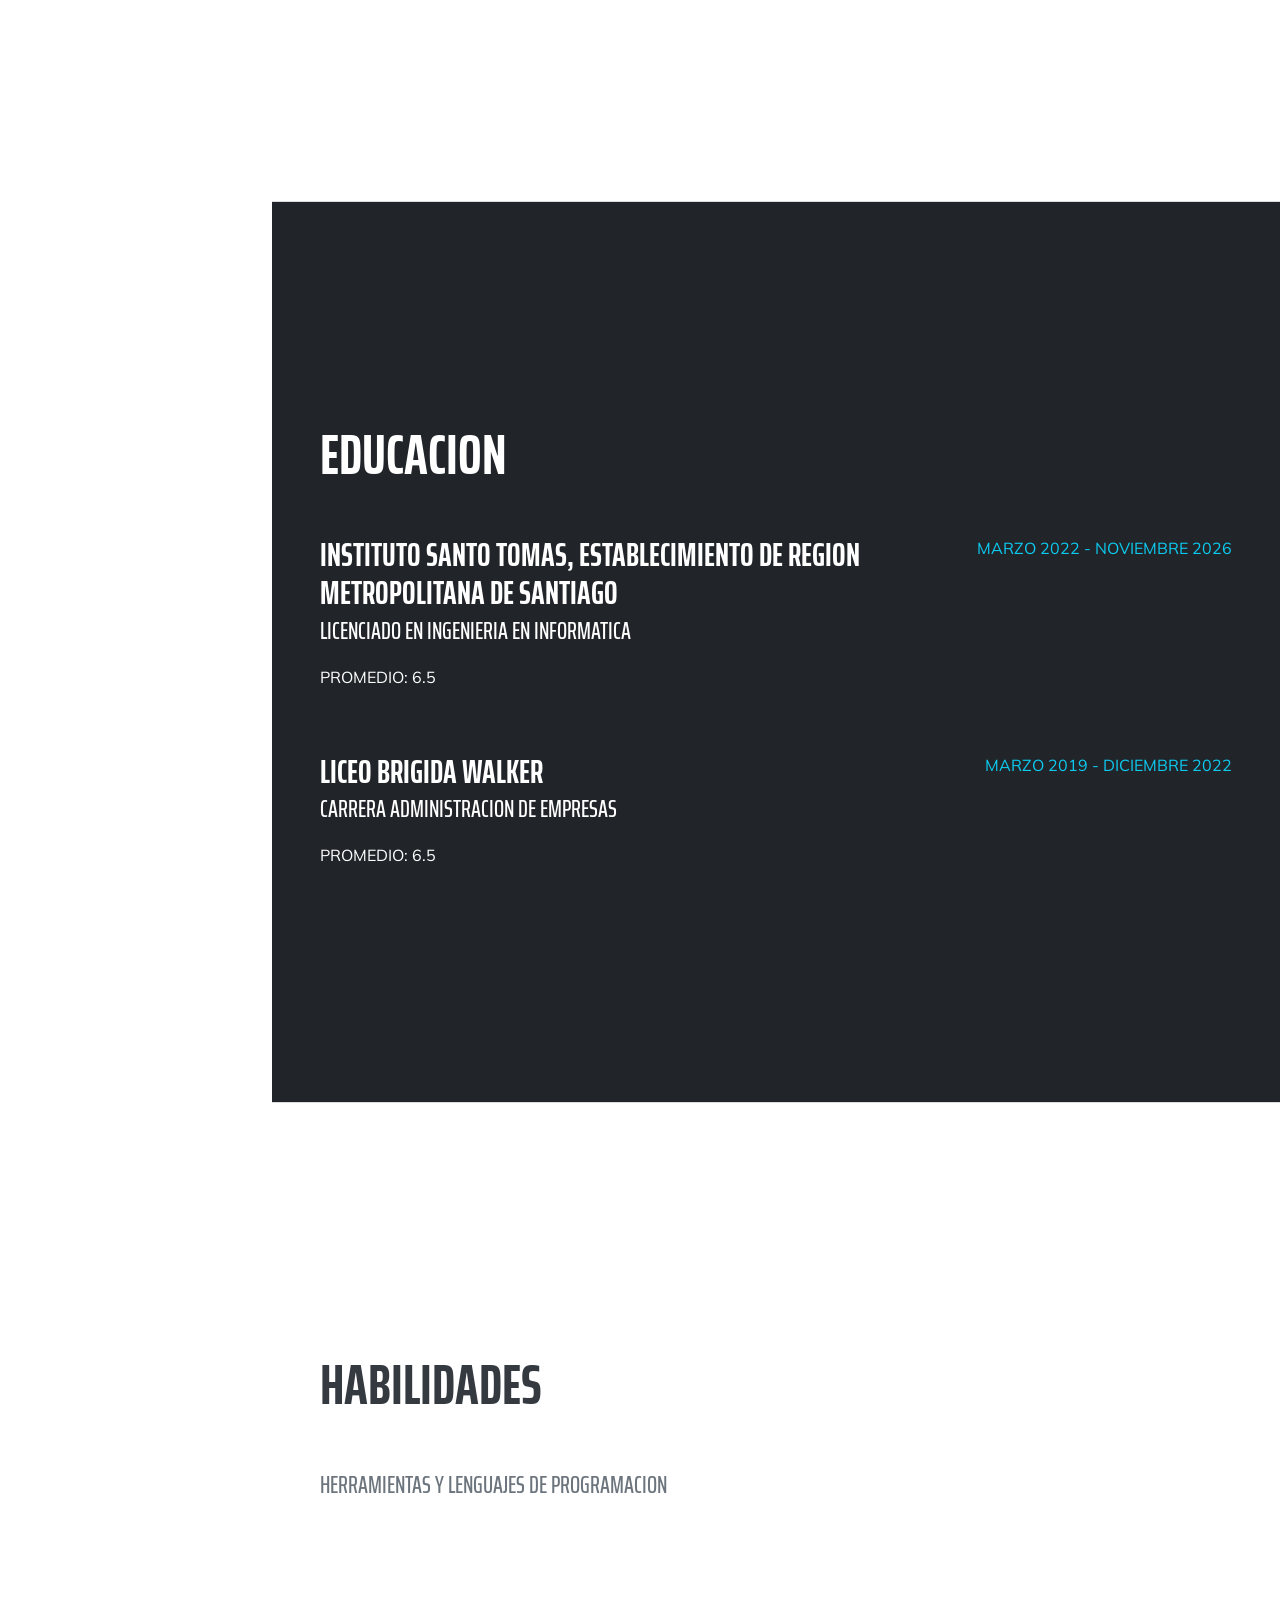
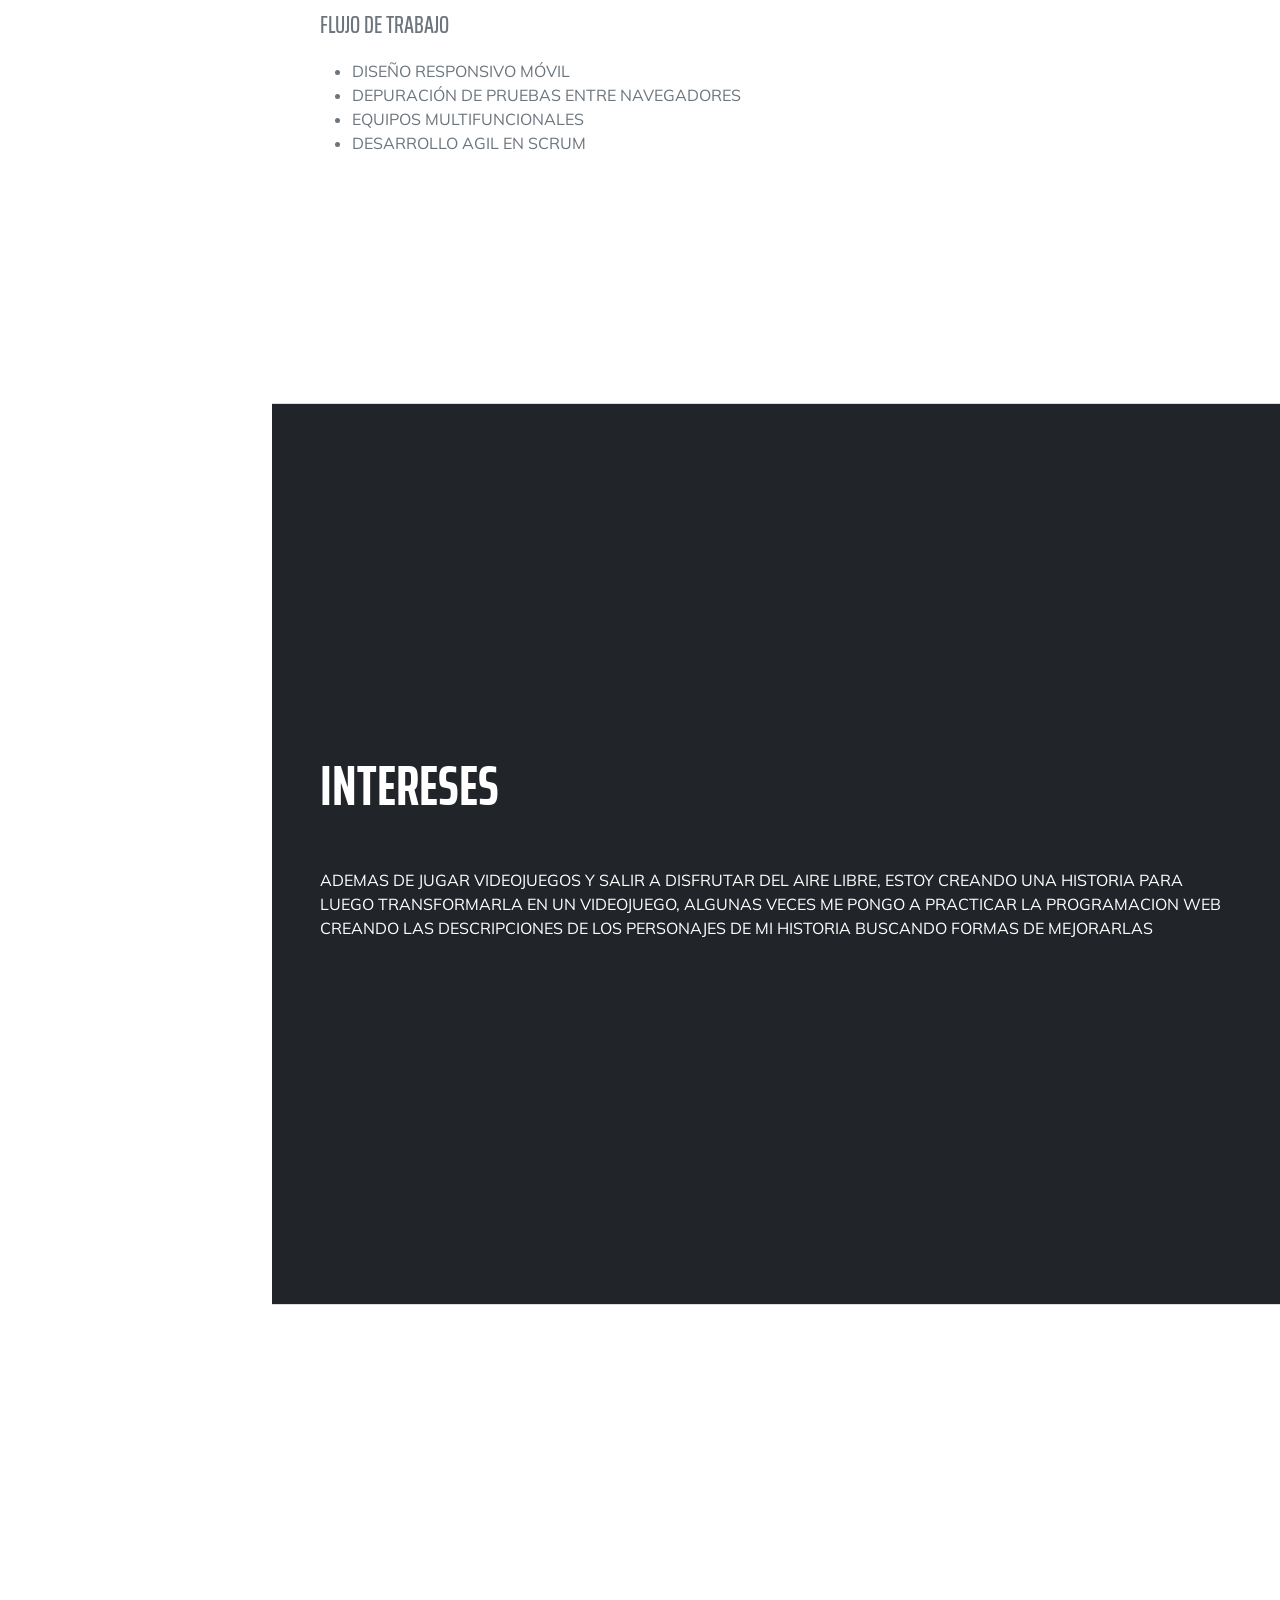
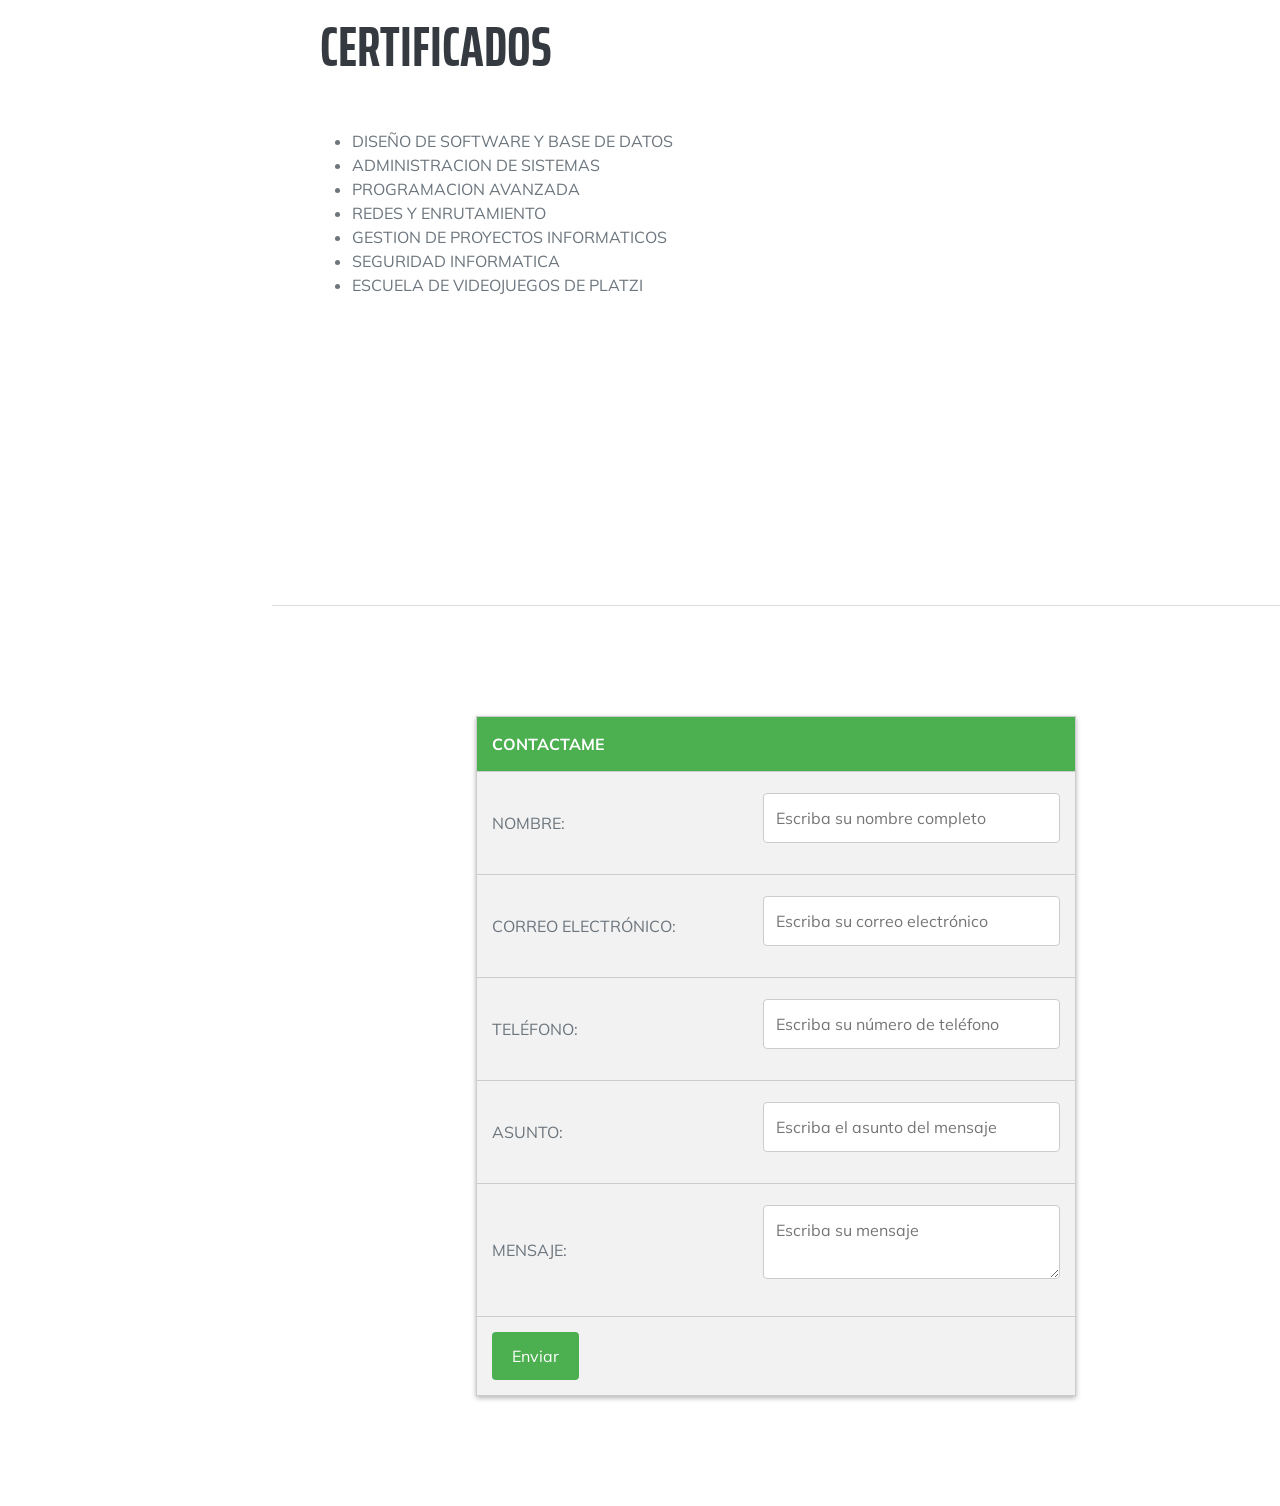
==== commit ef15a54c: "index.html" ====
--- a/index.html
+++ b/index.html
@@ -8,12 +8,9 @@
   <meta name="author" content="">
   <title>CURRICULUM DE TRABAJO</title>
   <link rel="icon" type="image/x-icon" href="assets/img/yoshi.ico">
-  <!-- Font Awesome icons (free version)-->
   <script src="https://use.fontawesome.com/releases/v6.3.0/js/all.js" crossorigin="anonymous"></script>
-  <!-- Google fonts-->
   <link href="https://fonts.googleapis.com/css?family=Saira+Extra+Condensed:500,700" rel="stylesheet" type="text/css">
   <link href="https://fonts.googleapis.com/css?family=Muli:400,400i,800,800i" rel="stylesheet" type="text/css">
-  <!-- Core theme CSS (includes Bootstrap)-->
   <link href="css/styles.css" rel="stylesheet">
 </head>
 
@@ -32,6 +29,7 @@
         <li class="nav-item"><a class="nav-link js-scroll-trigger" href="#skills">Habilidades</a></li>
         <li class="nav-item"><a class="nav-link js-scroll-trigger" href="#interests">Intereses</a></li>
         <li class="nav-item"><a class="nav-link js-scroll-trigger" href="#awards">Premios</a></li>
+	<li class="nav-item"><a class="nav-link js-scroll-trigger" href="#contact">Contactame</a></li>
       </ul>
     </div>
   </nav>
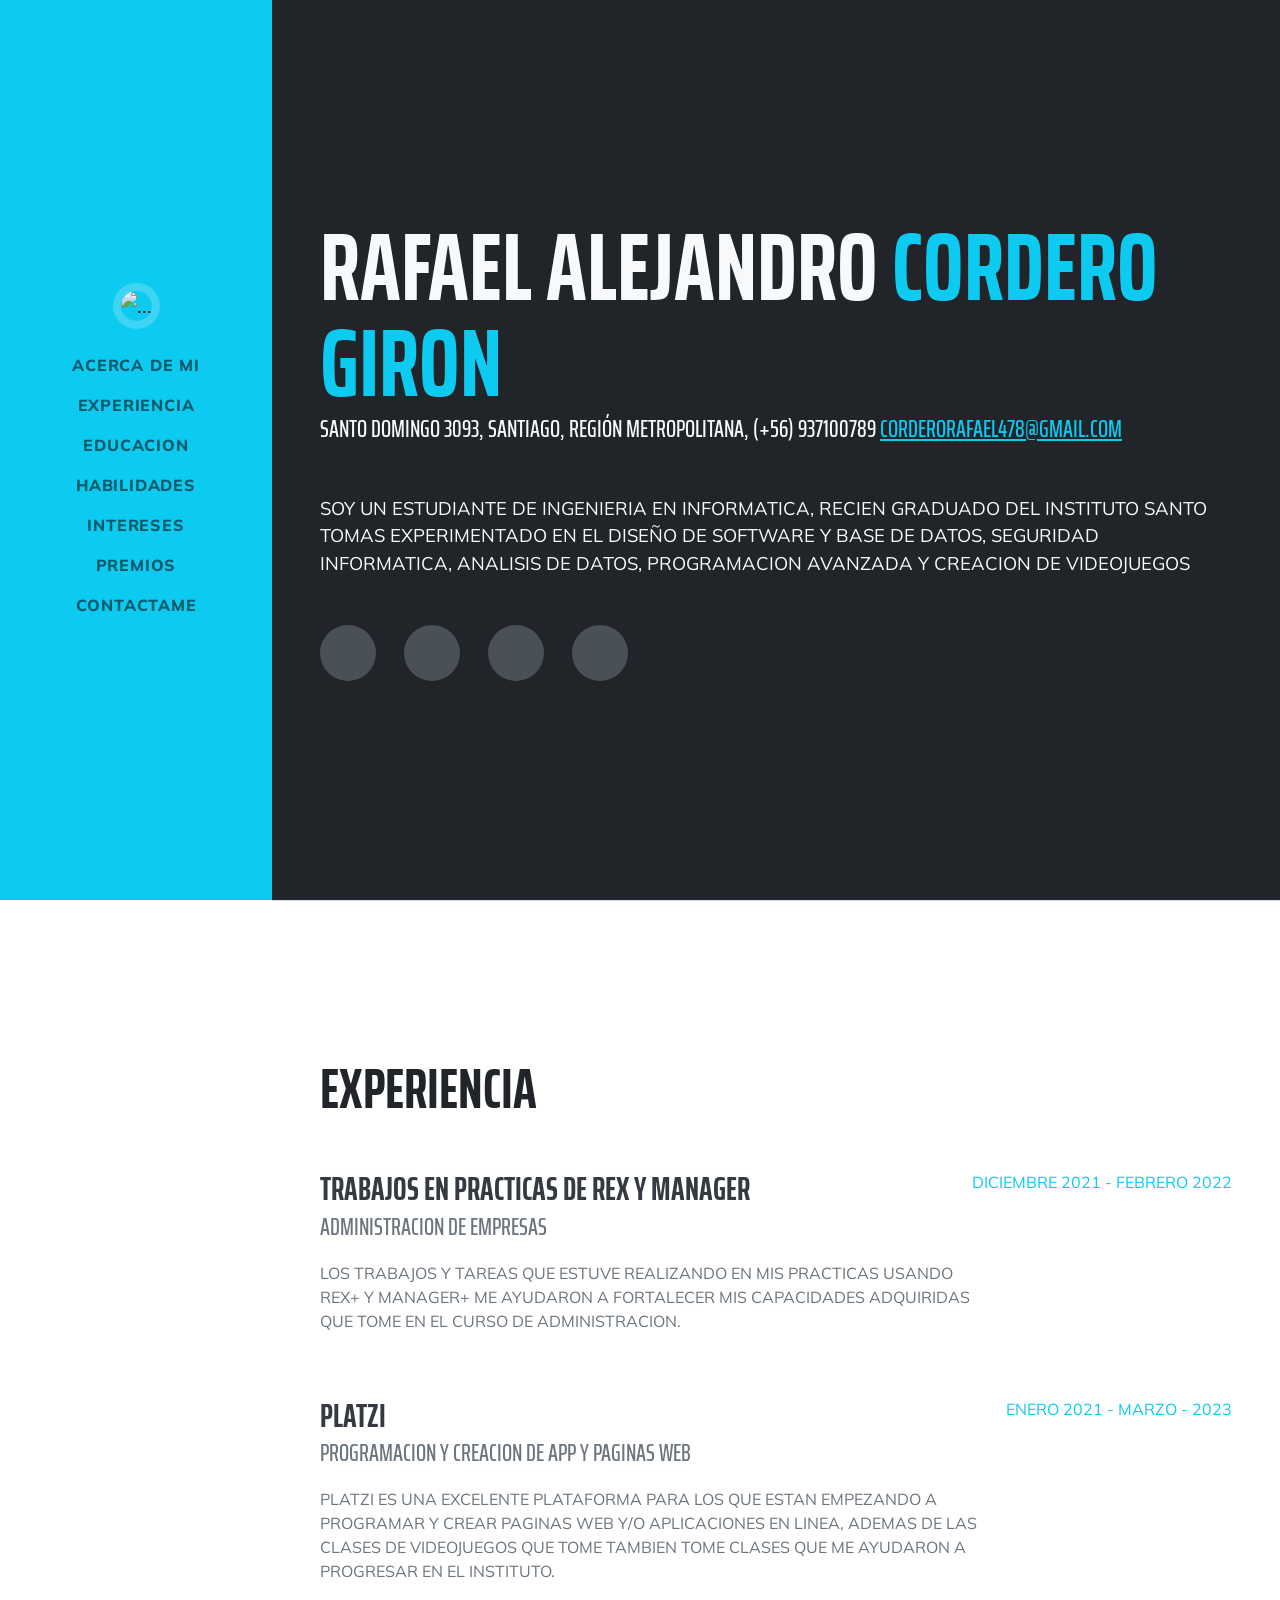
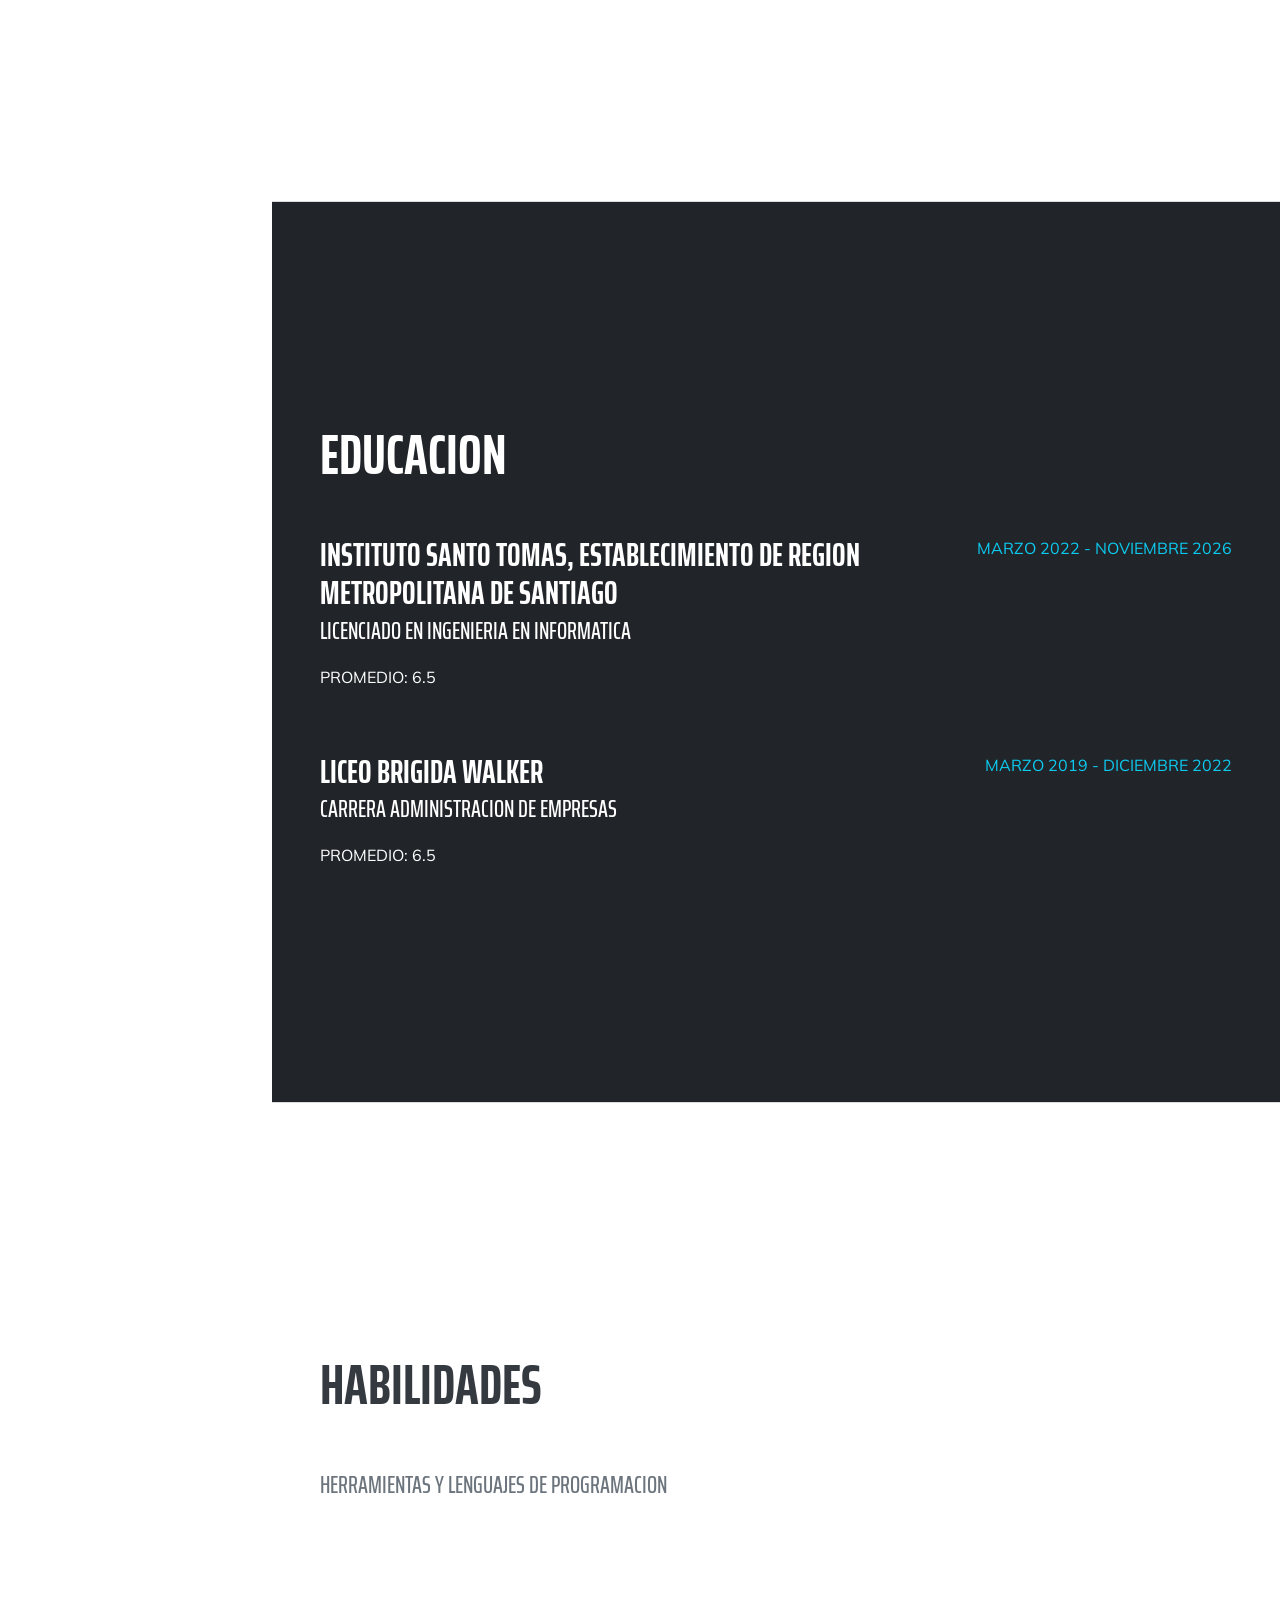
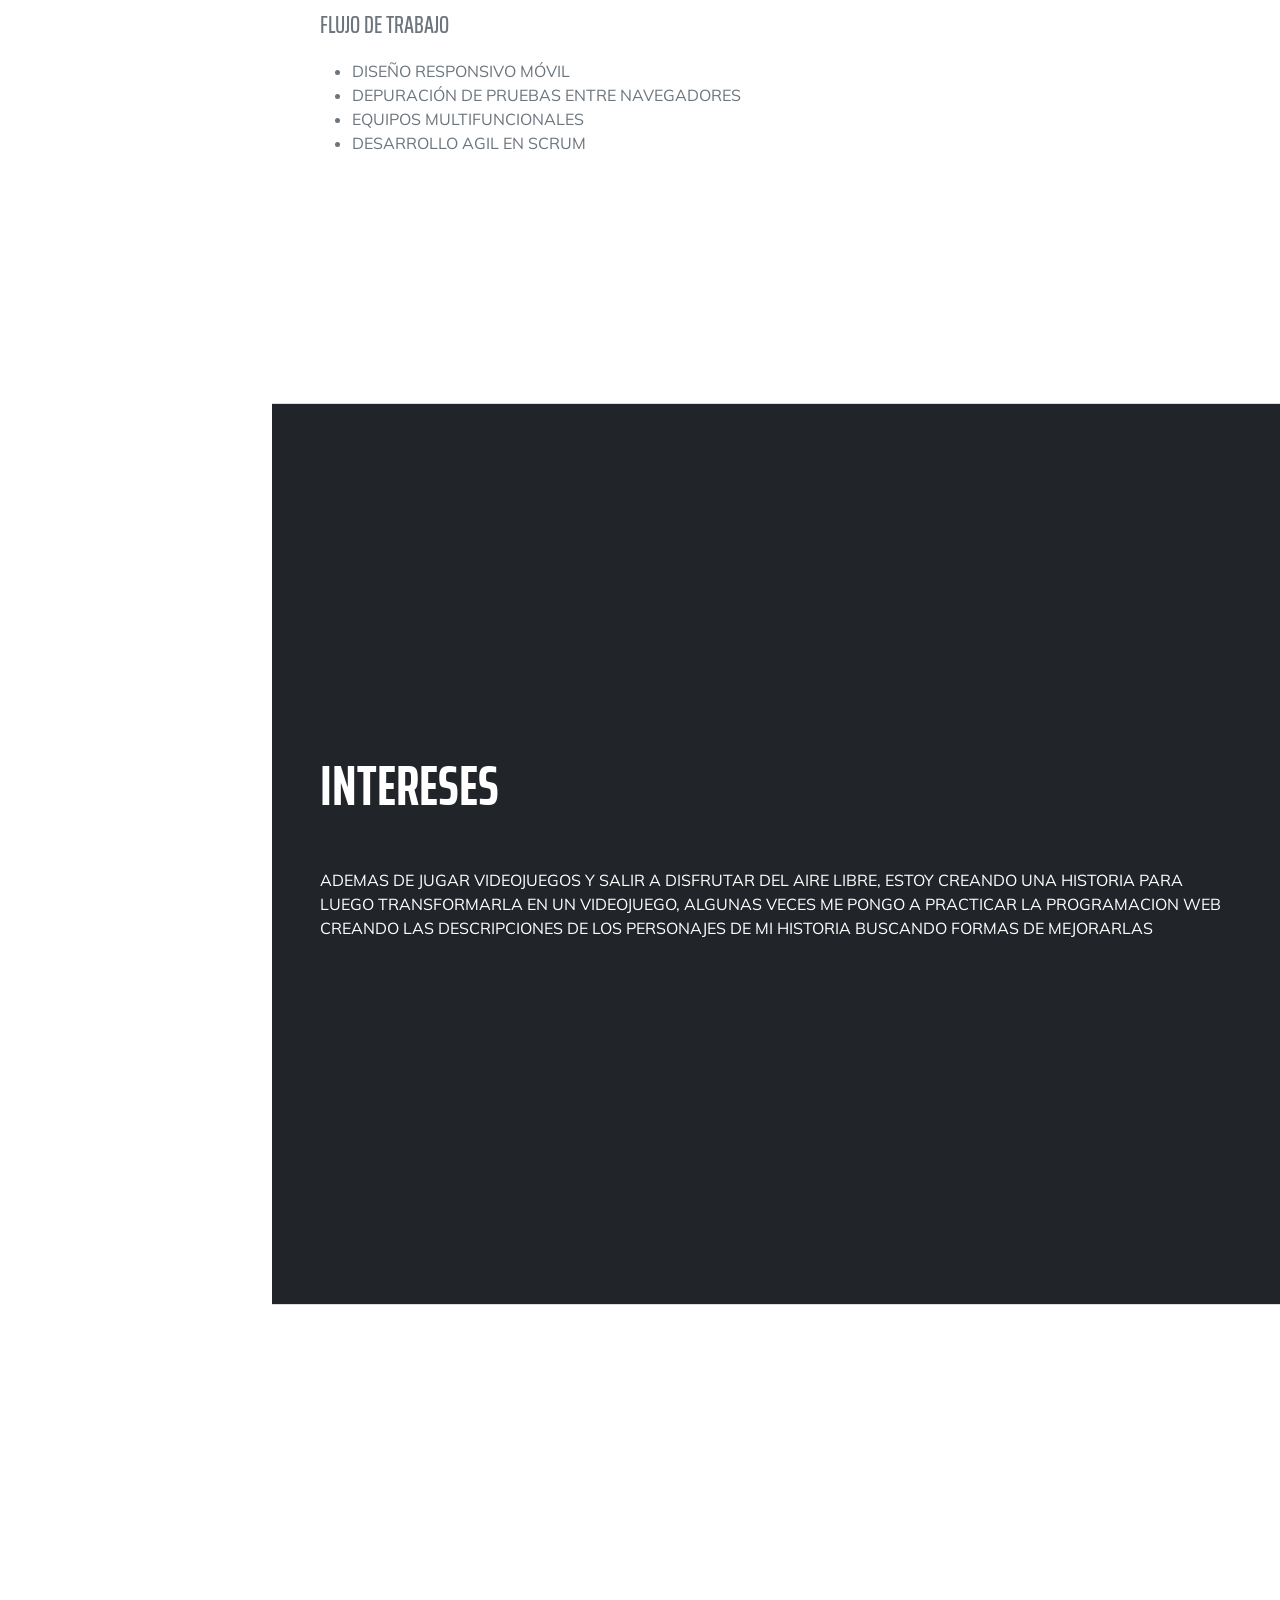
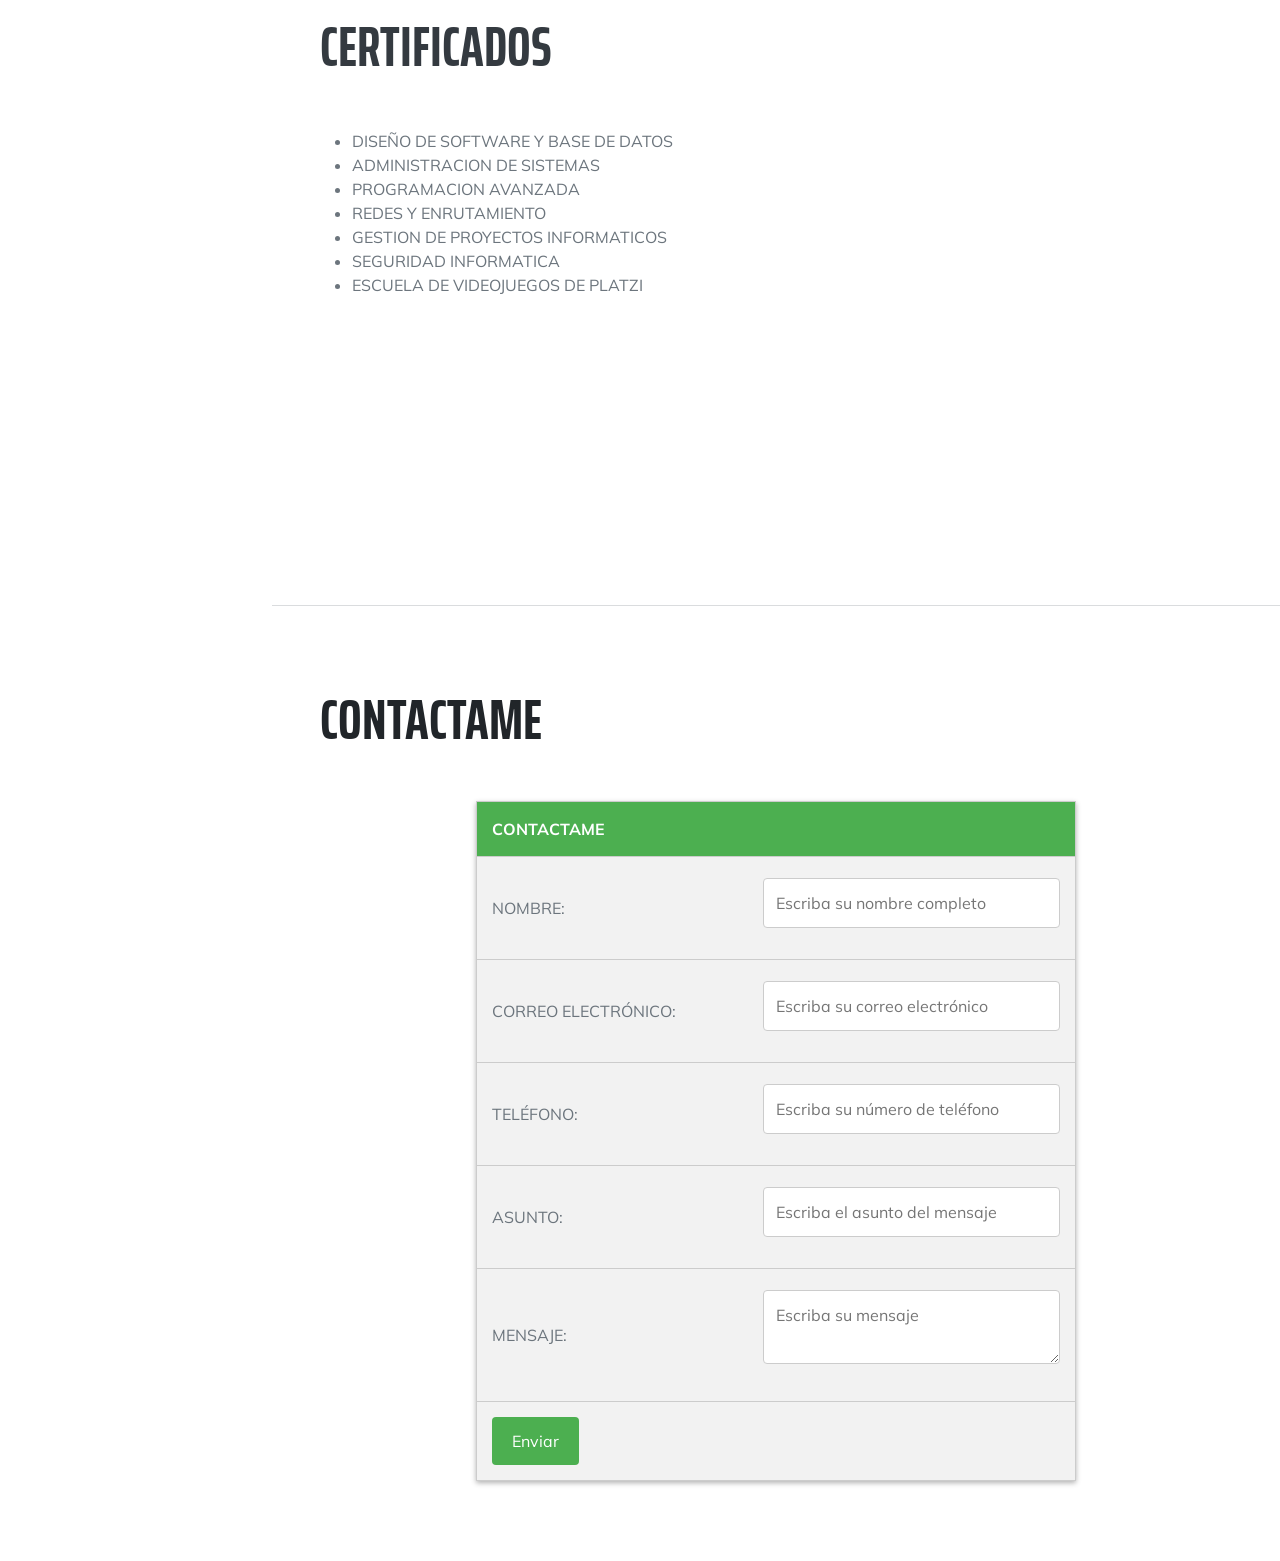
==== commit fd7984ad: "index.html" ====
--- a/index.html
+++ b/index.html
@@ -38,12 +38,12 @@
       <div class="resume-section-content">
         <h1 class="mb-0 text-light"> RAFAEL ALEJANDRO <span class="text-info">CORDERO GIRON</span>
         </h1>
-        <div class="subheading mb-5 text-light"> Santo Domingo 3093, Santiago, Región Metropolitana, (+56) 937100789 <a href="mailto:name@email.com" class="text-info">corderorafael478@gmail.com</a>
+        <div class="subheading mb-5 text-light"> Santo Domingo 3093, Santiago, Región Metropolitana, (+56) 937100789 <a href="corderorafael478@gmail.com" class="text-info">corderorafael478@gmail.com</a>
         </div>
         <p class="lead mb-5 text-light">Soy un Estudiante de Ingenieria en Informatica, recien graduado del Instituto Santo Tomas experimentado en el Diseño de Software y Base de Datos, Seguridad Informatica, Analisis de Datos, Programacion Avanzada y Creacion de Videojuegos</p>
         <div class="social-icons">
           <a class="social-icon" href="https://www.linkedin.com/in/rafael-cordero-0ab50b22a/"><i class="fab fa-linkedin-in"></i></a>
-          <a class="social-icon" href="#!"><i class="fab fa-github"></i></a>
+          <a class="social-icon" href="https://github.com/rafacordero478"><i class="fab fa-github"></i></a>
           <a class="social-icon" href="https://twitter.com/RafaelC61057208"><i class="fab fa-twitter"></i></a>
           <a class="social-icon" href="https://www.facebook.com/rafaelalejandro.corderogiron"><i class="fab fa-facebook-f"></i></a>
         </div>
@@ -152,36 +152,38 @@
   <hr class="m-0">
   <section class="resume-section" id="contact">
       <div class="resume-section-content">
-	      <table>
-		<tr>
-			<th colspan="2">CONTACTAME</th>
-		</tr>
-		<tr>
-			<td>Nombre:</td>
-			<td><input type="text" name="nombre" placeholder="Escriba su nombre completo"></td>
-		</tr>
-		<tr>
-			<td>Correo Electrónico:</td>
-			<td><input type="text" name="email" placeholder="Escriba su correo electrónico"></td>
-		</tr>
-		<tr>
-			<td>Teléfono:</td>
-			<td><input type="text" name="telefono" placeholder="Escriba su número de teléfono"></td>
-		</tr>
-		<tr>
-			<td>Asunto:</td>
-			<td><input type="text" name="asunto" placeholder="Escriba el asunto del mensaje"></td>
-		</tr>
-		<tr>
-			<td>Mensaje:</td>
-			<td><textarea name="mensaje" placeholder="Escriba su mensaje"></textarea></td>
-		</tr>
-		<tr>
-			<td colspan="2"><input type="submit" value="Enviar"></td>
-		</tr>
-	</table>
+	      <h2 class="mb-5 text-dark">Contactame</h2>
+		<table>
+			<tr>
+				<th colspan="2">CONTACTAME</th>
+			</tr>
+			<tr>
+				<td>Nombre:</td>
+				<td><input type="text" name="nombre" placeholder="Escriba su nombre completo"></td>
+			</tr>
+			<tr>
+				<td>Correo Electrónico:</td>
+				<td><input type="text" name="email" placeholder="Escriba su correo electrónico"></td>
+			</tr>
+			<tr>
+				<td>Teléfono:</td>
+				<td><input type="text" name="telefono" placeholder="Escriba su número de teléfono"></td>
+			</tr>
+			<tr>
+				<td>Asunto:</td>
+				<td><input type="text" name="asunto" placeholder="Escriba el asunto del mensaje"></td>
+			</tr>
+			<tr>
+				<td>Mensaje:</td>
+				<td><textarea name="mensaje" placeholder="Escriba su mensaje"></textarea></td>
+			</tr>
+			<tr>
+				<td colspan="2"><input type="submit" value="Enviar"></td>
+			</tr>
+	 	</table>
+	</div>
     </section>
-  </div>
+  	
   <script src="js/scripts.js"></script>
 </body>
 
